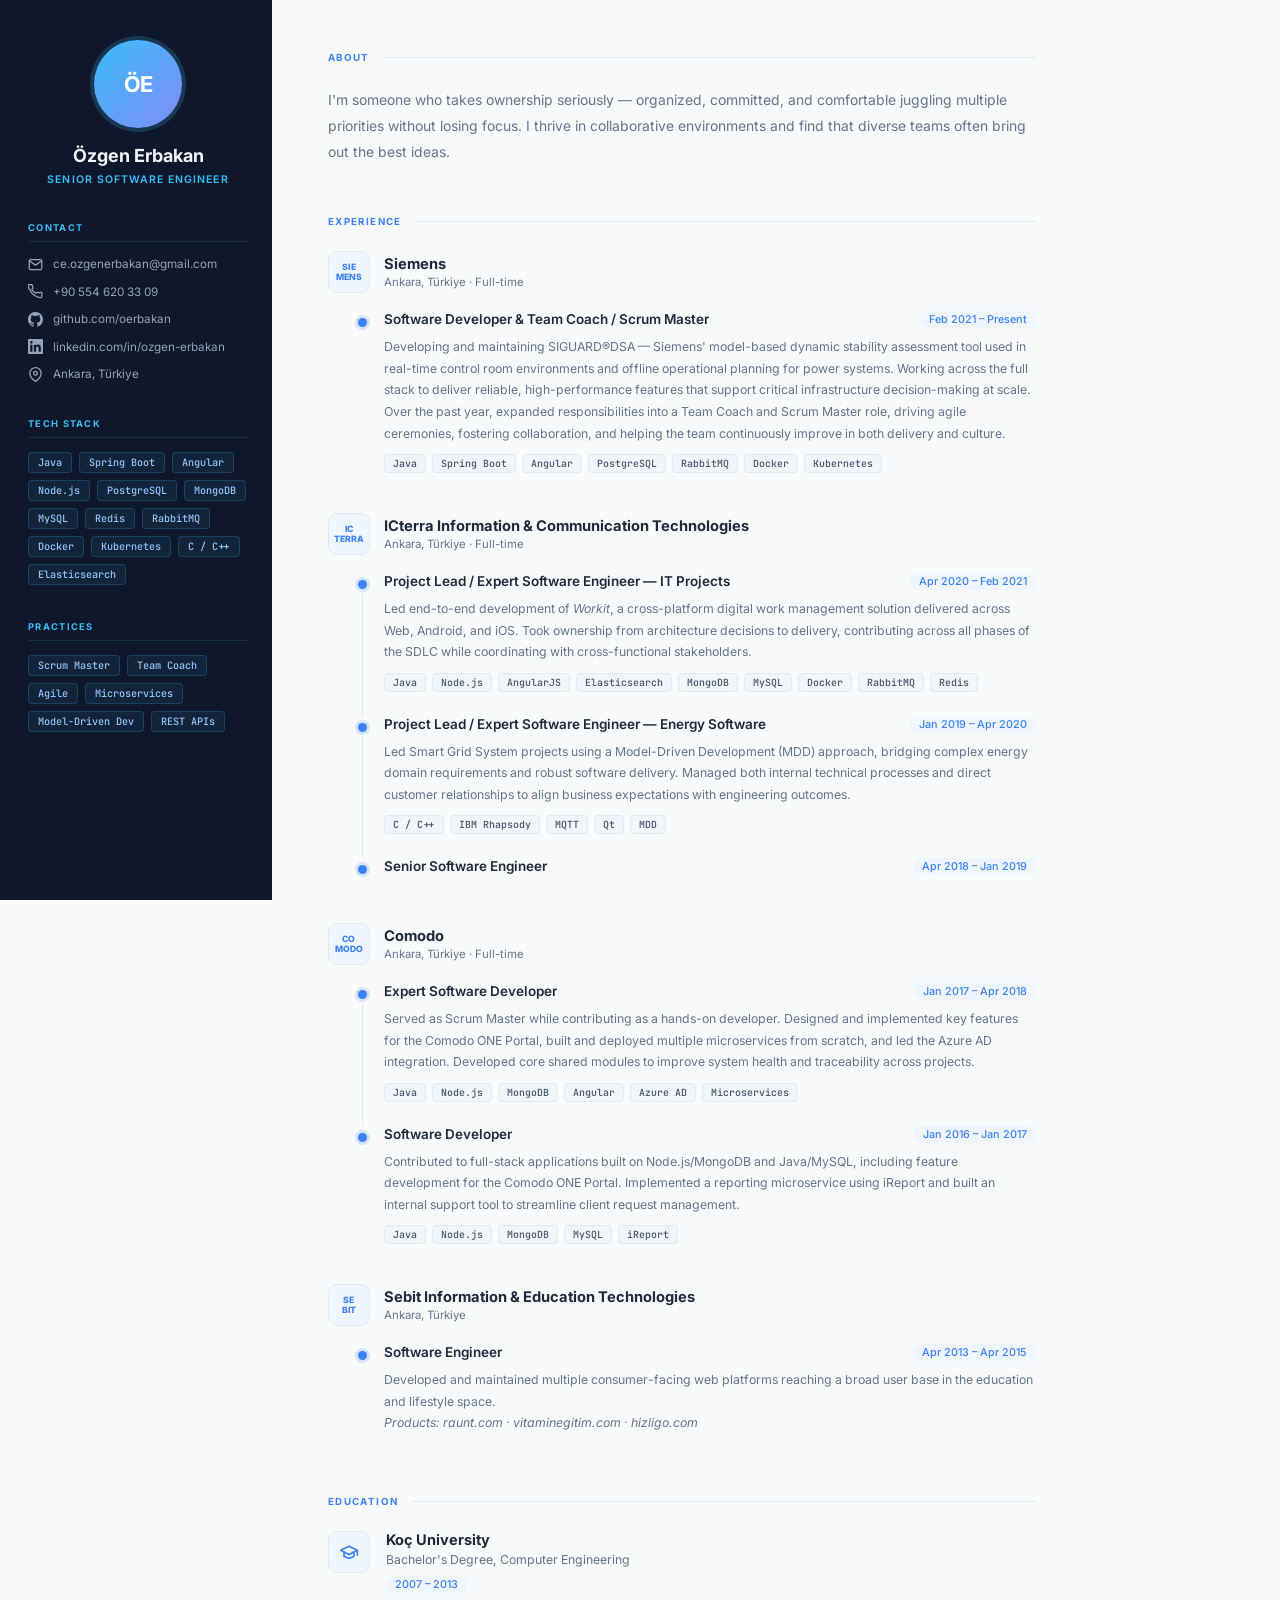
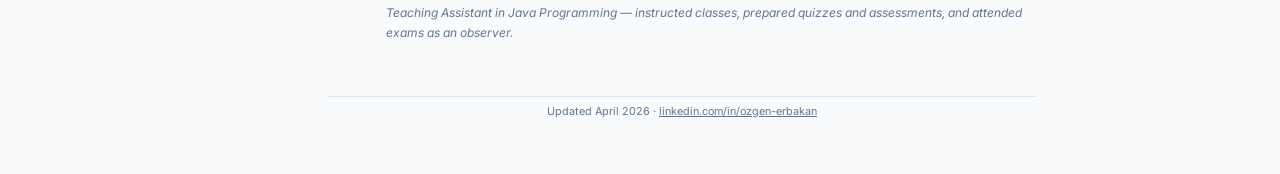
==== index.html @ d96bedbf "Initial commit: personal CV" ====
<!DOCTYPE html>
<html lang="en">
<head>
  <meta charset="UTF-8" />
  <meta name="viewport" content="width=device-width, initial-scale=1.0" />
  <meta name="description" content="Özgen Erbakan — Senior Software Engineer based in Ankara, Türkiye." />
  <title>Özgen Erbakan — Senior Software Engineer</title>
  <link rel="preconnect" href="https://fonts.googleapis.com" />
  <link rel="preconnect" href="https://fonts.gstatic.com" crossorigin />
  <link href="https://fonts.googleapis.com/css2?family=Inter:wght@300;400;500;600;700&family=JetBrains+Mono:wght@400;500&display=swap" rel="stylesheet" />
  <style>
    *, *::before, *::after { box-sizing: border-box; margin: 0; padding: 0; }

    :root {
      --sidebar-bg:      #0f172a;
      --sidebar-border:  rgba(56,189,248,.15);
      --sidebar-accent:  #38bdf8;
      --sidebar-text:    #94a3b8;
      --sidebar-heading: #f1f5f9;
      --bg:              #f8fafc;
      --card:            #ffffff;
      --primary:         #1e293b;
      --secondary:       #64748b;
      --accent:          #3b82f6;
      --accent-bg:       #eff6ff;
      --border:          #e2e8f0;
      --mono:            'JetBrains Mono', monospace;
      --sans:            'Inter', sans-serif;
    }

    html { font-size: 15px; scroll-behavior: smooth; }

    body {
      font-family: var(--sans);
      background: var(--bg);
      color: var(--primary);
      display: flex;
      min-height: 100vh;
    }

    /* ────────── Sidebar ────────── */
    .sidebar {
      width: 272px;
      min-width: 272px;
      background: var(--sidebar-bg);
      position: sticky;
      top: 0;
      height: 100vh;
      overflow-y: auto;
      padding: 40px 24px 40px 28px;
      display: flex;
      flex-direction: column;
      gap: 36px;
    }
    .sidebar::-webkit-scrollbar { width: 0; }

    /* Profile block */
    .profile { text-align: center; }

    .avatar {
      width: 88px;
      height: 88px;
      border-radius: 50%;
      background: linear-gradient(135deg, #38bdf8 0%, #818cf8 100%);
      margin: 0 auto 16px;
      display: flex;
      align-items: center;
      justify-content: center;
      font-size: 1.45rem;
      font-weight: 700;
      color: #fff;
      letter-spacing: -.5px;
      box-shadow: 0 0 0 4px rgba(56,189,248,.2);
    }

    .profile-name {
      font-size: 1.2rem;
      font-weight: 700;
      color: var(--sidebar-heading);
      line-height: 1.3;
      margin-bottom: 6px;
    }

    .profile-title {
      font-size: .7rem;
      font-weight: 600;
      letter-spacing: .1em;
      text-transform: uppercase;
      color: var(--sidebar-accent);
    }

    /* Sidebar section */
    .sb-section-title {
      font-size: .62rem;
      font-weight: 700;
      text-transform: uppercase;
      letter-spacing: .14em;
      color: var(--sidebar-accent);
      margin-bottom: 14px;
      padding-bottom: 8px;
      border-bottom: 1px solid var(--sidebar-border);
    }

    /* Contact list */
    .contact-list { list-style: none; display: flex; flex-direction: column; gap: 11px; }
    .contact-list li a,
    .contact-list li span {
      display: flex;
      align-items: center;
      gap: 10px;
      color: var(--sidebar-text);
      text-decoration: none;
      font-size: .78rem;
      line-height: 1.4;
      word-break: break-all;
      transition: color .2s;
    }
    .contact-list li a:hover { color: var(--sidebar-accent); }
    .contact-list li svg { min-width: 15px; width: 15px; height: 15px; flex-shrink: 0; }

    /* Skill tags */
    .skills-grid { display: flex; flex-wrap: wrap; gap: 7px; }
    .skill-tag {
      font-family: var(--mono);
      font-size: .68rem;
      font-weight: 500;
      background: rgba(56,189,248,.08);
      border: 1px solid rgba(56,189,248,.2);
      color: #93c5fd;
      padding: 3px 9px;
      border-radius: 4px;
    }

    /* ────────── Main content ────────── */
    .main {
      flex: 1;
      padding: 52px 56px;
      max-width: 820px;
    }

    section { margin-bottom: 52px; }

    .section-title {
      font-size: .65rem;
      font-weight: 700;
      text-transform: uppercase;
      letter-spacing: .14em;
      color: var(--accent);
      margin-bottom: 24px;
      display: flex;
      align-items: center;
      gap: 14px;
    }
    .section-title::after {
      content: '';
      flex: 1;
      height: 1px;
      background: var(--border);
    }

    /* About */
    .about-text {
      color: var(--secondary);
      font-size: .93rem;
      line-height: 1.85;
    }

    /* ── Timeline ── */
    .timeline { display: flex; flex-direction: column; gap: 40px; }

    .company-block {}

    .company-header {
      display: flex;
      align-items: center;
      gap: 14px;
      margin-bottom: 18px;
    }

    .company-logo {
      width: 42px;
      height: 42px;
      min-width: 42px;
      border-radius: 9px;
      background: var(--accent-bg);
      border: 1px solid var(--border);
      display: flex;
      align-items: center;
      justify-content: center;
      font-size: .58rem;
      font-weight: 800;
      color: var(--accent);
      text-align: center;
      line-height: 1.2;
      letter-spacing: .02em;
      text-transform: uppercase;
    }

    .company-name {
      font-size: .98rem;
      font-weight: 700;
      color: var(--primary);
    }
    .company-meta {
      font-size: .76rem;
      color: var(--secondary);
      margin-top: 2px;
    }

    /* Role entries with timeline connector */
    .role-entries {
      padding-left: 56px;
      display: flex;
      flex-direction: column;
      gap: 24px;
    }

    .role-entry { position: relative; }

    .role-entry::before {
      content: '';
      position: absolute;
      left: -26px;
      top: 7px;
      width: 9px;
      height: 9px;
      border-radius: 50%;
      background: var(--accent);
      box-shadow: 0 0 0 3px rgba(59,130,246,.18);
    }

    .role-entry::after {
      content: '';
      position: absolute;
      left: -22px;
      top: 20px;
      bottom: -24px;
      width: 1px;
      background: var(--border);
    }
    .role-entry:last-child::after { display: none; }

    .role-header {
      display: flex;
      align-items: flex-start;
      justify-content: space-between;
      gap: 12px;
      margin-bottom: 8px;
    }

    .role-title {
      font-size: .9rem;
      font-weight: 600;
      color: var(--primary);
    }

    .role-date {
      font-size: .72rem;
      font-weight: 500;
      background: var(--accent-bg);
      color: var(--accent);
      padding: 2px 9px;
      border-radius: 20px;
      white-space: nowrap;
      flex-shrink: 0;
    }

    .role-desc {
      font-size: .82rem;
      color: var(--secondary);
      line-height: 1.75;
      margin-bottom: 10px;
    }

    .tech-tags { display: flex; flex-wrap: wrap; gap: 6px; }
    .tech-tag {
      font-family: var(--mono);
      font-size: .66rem;
      font-weight: 500;
      background: #f1f5f9;
      color: #475569;
      border: 1px solid var(--border);
      padding: 2px 8px;
      border-radius: 4px;
    }

    /* ── Education ── */
    .education-entry {
      display: flex;
      gap: 16px;
      align-items: flex-start;
    }
    .edu-icon {
      width: 42px;
      height: 42px;
      min-width: 42px;
      border-radius: 9px;
      background: var(--accent-bg);
      border: 1px solid var(--border);
      display: flex;
      align-items: center;
      justify-content: center;
    }
    .edu-icon svg { width: 20px; height: 20px; color: var(--accent); }
    .edu-university { font-size: .97rem; font-weight: 700; color: var(--primary); margin-bottom: 3px; }
    .edu-degree { font-size: .82rem; color: var(--secondary); margin-bottom: 6px; }
    .edu-date {
      display: inline-block;
      font-size: .72rem;
      font-weight: 500;
      background: var(--accent-bg);
      color: var(--accent);
      padding: 2px 9px;
      border-radius: 20px;
      margin-bottom: 10px;
    }
    .edu-note { font-size: .8rem; color: var(--secondary); line-height: 1.7; font-style: italic; }

    /* ── Footer ── */
    footer {
      font-size: .72rem;
      color: var(--secondary);
      text-align: center;
      padding-top: 8px;
      padding-bottom: 4px;
      border-top: 1px solid var(--border);
    }

    /* ── Responsive ── */
    @media (max-width: 800px) {
      body { flex-direction: column; }
      .sidebar { width: 100%; min-width: unset; height: auto; position: relative; }
      .main { padding: 36px 24px; }
    }

    /* ── Print ── */
    @media print {
      body { background: #fff; }
      .sidebar { position: relative; height: auto; }
      .role-date, .edu-date { border: 1px solid #bfdbfe; }
    }
  </style>
</head>
<body>

<!-- ══════════════ SIDEBAR ══════════════ -->
<aside class="sidebar">

  <div class="profile">
    <div class="avatar">ÖE</div>
    <h1 class="profile-name">Özgen Erbakan</h1>
    <p class="profile-title">Senior Software Engineer</p>
  </div>

  <div>
    <p class="sb-section-title">Contact</p>
    <ul class="contact-list">
      <li>
        <a href="mailto:ce.ozgenerbakan@gmail.com">
          <svg viewBox="0 0 24 24" fill="none" stroke="currentColor" stroke-width="2" stroke-linecap="round" stroke-linejoin="round">
            <path d="M4 4h16c1.1 0 2 .9 2 2v12c0 1.1-.9 2-2 2H4c-1.1 0-2-.9-2-2V6c0-1.1.9-2 2-2z"/>
            <polyline points="22,6 12,13 2,6"/>
          </svg>
          ce.ozgenerbakan@gmail.com
        </a>
      </li>
      <li>
        <a href="tel:+905546203309">
          <svg viewBox="0 0 24 24" fill="none" stroke="currentColor" stroke-width="2" stroke-linecap="round" stroke-linejoin="round">
            <path d="M22 16.92v3a2 2 0 01-2.18 2 19.79 19.79 0 01-8.63-3.07A19.5 19.5 0 013.07 9.72a19.79 19.79 0 01-3.07-8.67A2 2 0 012 .84h3a2 2 0 012 1.72c.127.96.361 1.903.7 2.81a2 2 0 01-.45 2.11L6.09 8.64a16 16 0 006.27 6.27l1.06-1.06a2 2 0 012.11-.45c.907.339 1.85.573 2.81.7A2 2 0 0122 16.92z"/>
          </svg>
          +90 554 620 33 09
        </a>
      </li>
      <li>
        <a href="https://github.com/oerbakan" target="_blank" rel="noopener noreferrer">
          <svg viewBox="0 0 24 24" fill="currentColor">
            <path d="M12 0C5.374 0 0 5.373 0 12c0 5.302 3.438 9.8 8.207 11.387.599.111.793-.261.793-.577v-2.234c-3.338.726-4.033-1.416-4.033-1.416-.546-1.387-1.333-1.756-1.333-1.756-1.089-.745.083-.729.083-.729 1.205.084 1.839 1.237 1.839 1.237 1.07 1.834 2.807 1.304 3.492.997.107-.775.418-1.305.762-1.604-2.665-.305-5.467-1.334-5.467-5.931 0-1.311.469-2.381 1.236-3.221-.124-.303-.535-1.524.117-3.176 0 0 1.008-.322 3.301 1.23A11.509 11.509 0 0112 5.803c1.02.005 2.047.138 3.006.404 2.291-1.552 3.297-1.23 3.297-1.23.653 1.653.242 2.874.118 3.176.77.84 1.235 1.911 1.235 3.221 0 4.609-2.807 5.624-5.479 5.921.43.372.823 1.102.823 2.222v3.293c0 .319.192.694.801.576C20.566 21.797 24 17.3 24 12c0-6.627-5.373-12-12-12z"/>
          </svg>
          github.com/oerbakan
        </a>
      </li>
      <li>
        <a href="https://www.linkedin.com/in/ozgen-erbakan" target="_blank" rel="noopener noreferrer">
          <svg viewBox="0 0 24 24" fill="currentColor">
            <path d="M20.447 20.452h-3.554v-5.569c0-1.328-.027-3.037-1.852-3.037-1.853 0-2.136 1.445-2.136 2.939v5.667H9.351V9h3.414v1.561h.046c.477-.9 1.637-1.85 3.37-1.85 3.601 0 4.267 2.37 4.267 5.455v6.286zM5.337 7.433a2.062 2.062 0 01-2.063-2.065 2.064 2.064 0 112.063 2.065zm1.782 13.019H3.555V9h3.564v11.452zM22.225 0H1.771C.792 0 0 .774 0 1.729v20.542C0 23.227.792 24 1.771 24h20.451C23.2 24 24 23.227 24 22.271V1.729C24 .774 23.2 0 22.222 0h.003z"/>
          </svg>
          linkedin.com/in/ozgen-erbakan
        </a>
      </li>
      <li>
        <span>
          <svg viewBox="0 0 24 24" fill="none" stroke="currentColor" stroke-width="2" stroke-linecap="round" stroke-linejoin="round">
            <path d="M21 10c0 7-9 13-9 13s-9-6-9-13a9 9 0 0118 0z"/>
            <circle cx="12" cy="10" r="3"/>
          </svg>
          Ankara, Türkiye
        </span>
      </li>
    </ul>
  </div>

  <div>
    <p class="sb-section-title">Tech Stack</p>
    <div class="skills-grid">
      <span class="skill-tag">Java</span>
      <span class="skill-tag">Spring Boot</span>
      <span class="skill-tag">Angular</span>
      <span class="skill-tag">Node.js</span>
      <span class="skill-tag">PostgreSQL</span>
      <span class="skill-tag">MongoDB</span>
      <span class="skill-tag">MySQL</span>
      <span class="skill-tag">Redis</span>
      <span class="skill-tag">RabbitMQ</span>
      <span class="skill-tag">Docker</span>
      <span class="skill-tag">Kubernetes</span>
      <span class="skill-tag">C / C++</span>
      <span class="skill-tag">Elasticsearch</span>
    </div>
  </div>

  <div>
    <p class="sb-section-title">Practices</p>
    <div class="skills-grid">
      <span class="skill-tag">Scrum Master</span>
      <span class="skill-tag">Team Coach</span>
      <span class="skill-tag">Agile</span>
      <span class="skill-tag">Microservices</span>
      <span class="skill-tag">Model-Driven Dev</span>
      <span class="skill-tag">REST APIs</span>
    </div>
  </div>

</aside>

<!-- ══════════════ MAIN ══════════════ -->
<main class="main">

  <!-- About -->
  <section>
    <h2 class="section-title">About</h2>
    <p class="about-text">
      I'm someone who takes ownership seriously — organized, committed, and comfortable juggling multiple priorities without losing focus. I thrive in collaborative environments and find that diverse teams often bring out the best ideas.
    </p>
  </section>

  <!-- Experience -->
  <section>
    <h2 class="section-title">Experience</h2>
    <div class="timeline">

      <!-- Siemens -->
      <div class="company-block">
        <div class="company-header">
          <div class="company-logo">SIE<br>MENS</div>
          <div>
            <div class="company-name">Siemens</div>
            <div class="company-meta">Ankara, Türkiye &middot; Full-time</div>
          </div>
        </div>
        <div class="role-entries">
          <div class="role-entry">
            <div class="role-header">
              <span class="role-title">Software Developer &amp; Team Coach / Scrum Master</span>
              <span class="role-date">Feb 2021 – Present</span>
            </div>
            <p class="role-desc">
              Developing and maintaining SIGUARD®DSA — Siemens' model-based dynamic stability assessment tool used in real-time control room environments and offline operational planning for power systems. Working across the full stack to deliver reliable, high-performance features that support critical infrastructure decision-making at scale. Over the past year, expanded responsibilities into a Team Coach and Scrum Master role, driving agile ceremonies, fostering collaboration, and helping the team continuously improve in both delivery and culture.
            </p>
            <div class="tech-tags">
              <span class="tech-tag">Java</span>
              <span class="tech-tag">Spring Boot</span>
              <span class="tech-tag">Angular</span>
              <span class="tech-tag">PostgreSQL</span>
              <span class="tech-tag">RabbitMQ</span>
              <span class="tech-tag">Docker</span>
              <span class="tech-tag">Kubernetes</span>
            </div>
          </div>
        </div>
      </div>

      <!-- ICterra -->
      <div class="company-block">
        <div class="company-header">
          <div class="company-logo">IC<br>TERRA</div>
          <div>
            <div class="company-name">ICterra Information &amp; Communication Technologies</div>
            <div class="company-meta">Ankara, Türkiye &middot; Full-time</div>
          </div>
        </div>
        <div class="role-entries">
          <div class="role-entry">
            <div class="role-header">
              <span class="role-title">Project Lead / Expert Software Engineer — IT Projects</span>
              <span class="role-date">Apr 2020 – Feb 2021</span>
            </div>
            <p class="role-desc">
              Led end-to-end development of <em>Workit</em>, a cross-platform digital work management solution delivered across Web, Android, and iOS. Took ownership from architecture decisions to delivery, contributing across all phases of the SDLC while coordinating with cross-functional stakeholders.
            </p>
            <div class="tech-tags">
              <span class="tech-tag">Java</span>
              <span class="tech-tag">Node.js</span>
              <span class="tech-tag">AngularJS</span>
              <span class="tech-tag">Elasticsearch</span>
              <span class="tech-tag">MongoDB</span>
              <span class="tech-tag">MySQL</span>
              <span class="tech-tag">Docker</span>
              <span class="tech-tag">RabbitMQ</span>
              <span class="tech-tag">Redis</span>
            </div>
          </div>
          <div class="role-entry">
            <div class="role-header">
              <span class="role-title">Project Lead / Expert Software Engineer — Energy Software</span>
              <span class="role-date">Jan 2019 – Apr 2020</span>
            </div>
            <p class="role-desc">
              Led Smart Grid System projects using a Model-Driven Development (MDD) approach, bridging complex energy domain requirements and robust software delivery. Managed both internal technical processes and direct customer relationships to align business expectations with engineering outcomes.
            </p>
            <div class="tech-tags">
              <span class="tech-tag">C / C++</span>
              <span class="tech-tag">IBM Rhapsody</span>
              <span class="tech-tag">MQTT</span>
              <span class="tech-tag">Qt</span>
              <span class="tech-tag">MDD</span>
            </div>
          </div>
          <div class="role-entry">
            <div class="role-header">
              <span class="role-title">Senior Software Engineer</span>
              <span class="role-date">Apr 2018 – Jan 2019</span>
            </div>
          </div>
        </div>
      </div>

      <!-- Comodo -->
      <div class="company-block">
        <div class="company-header">
          <div class="company-logo">CO<br>MODO</div>
          <div>
            <div class="company-name">Comodo</div>
            <div class="company-meta">Ankara, Türkiye &middot; Full-time</div>
          </div>
        </div>
        <div class="role-entries">
          <div class="role-entry">
            <div class="role-header">
              <span class="role-title">Expert Software Developer</span>
              <span class="role-date">Jan 2017 – Apr 2018</span>
            </div>
            <p class="role-desc">
              Served as Scrum Master while contributing as a hands-on developer. Designed and implemented key features for the Comodo ONE Portal, built and deployed multiple microservices from scratch, and led the Azure AD integration. Developed core shared modules to improve system health and traceability across projects.
            </p>
            <div class="tech-tags">
              <span class="tech-tag">Java</span>
              <span class="tech-tag">Node.js</span>
              <span class="tech-tag">MongoDB</span>
              <span class="tech-tag">Angular</span>
              <span class="tech-tag">Azure AD</span>
              <span class="tech-tag">Microservices</span>
            </div>
          </div>
          <div class="role-entry">
            <div class="role-header">
              <span class="role-title">Software Developer</span>
              <span class="role-date">Jan 2016 – Jan 2017</span>
            </div>
            <p class="role-desc">
              Contributed to full-stack applications built on Node.js/MongoDB and Java/MySQL, including feature development for the Comodo ONE Portal. Implemented a reporting microservice using iReport and built an internal support tool to streamline client request management.
            </p>
            <div class="tech-tags">
              <span class="tech-tag">Java</span>
              <span class="tech-tag">Node.js</span>
              <span class="tech-tag">MongoDB</span>
              <span class="tech-tag">MySQL</span>
              <span class="tech-tag">iReport</span>
            </div>
          </div>
        </div>
      </div>

      <!-- Sebit -->
      <div class="company-block">
        <div class="company-header">
          <div class="company-logo">SE<br>BIT</div>
          <div>
            <div class="company-name">Sebit Information &amp; Education Technologies</div>
            <div class="company-meta">Ankara, Türkiye</div>
          </div>
        </div>
        <div class="role-entries">
          <div class="role-entry">
            <div class="role-header">
              <span class="role-title">Software Engineer</span>
              <span class="role-date">Apr 2013 – Apr 2015</span>
            </div>
            <p class="role-desc">
              Developed and maintained multiple consumer-facing web platforms reaching a broad user base in the education and lifestyle space.<br>
              <em>Products: raunt.com &middot; vitaminegitim.com &middot; hizligo.com</em>
            </p>
          </div>
        </div>
      </div>

    </div>
  </section>

  <!-- Education -->
  <section>
    <h2 class="section-title">Education</h2>
    <div class="education-entry">
      <div class="edu-icon">
        <svg viewBox="0 0 24 24" fill="none" stroke="currentColor" stroke-width="2" stroke-linecap="round" stroke-linejoin="round">
          <path d="M22 10v6M2 10l10-5 10 5-10 5z"/>
          <path d="M6 12v5c3 3 9 3 12 0v-5"/>
        </svg>
      </div>
      <div>
        <div class="edu-university">Koç University</div>
        <div class="edu-degree">Bachelor's Degree, Computer Engineering</div>
        <div class="edu-date">2007 – 2013</div>
        <p class="edu-note">Teaching Assistant in Java Programming — instructed classes, prepared quizzes and assessments, and attended exams as an observer.</p>
      </div>
    </div>
  </section>

  <footer>
    <p>Updated April 2026 &middot; <a href="https://www.linkedin.com/in/ozgen-erbakan" target="_blank" rel="noopener noreferrer" style="color: inherit;">linkedin.com/in/ozgen-erbakan</a></p>
  </footer>

</main>

</body>
</html>
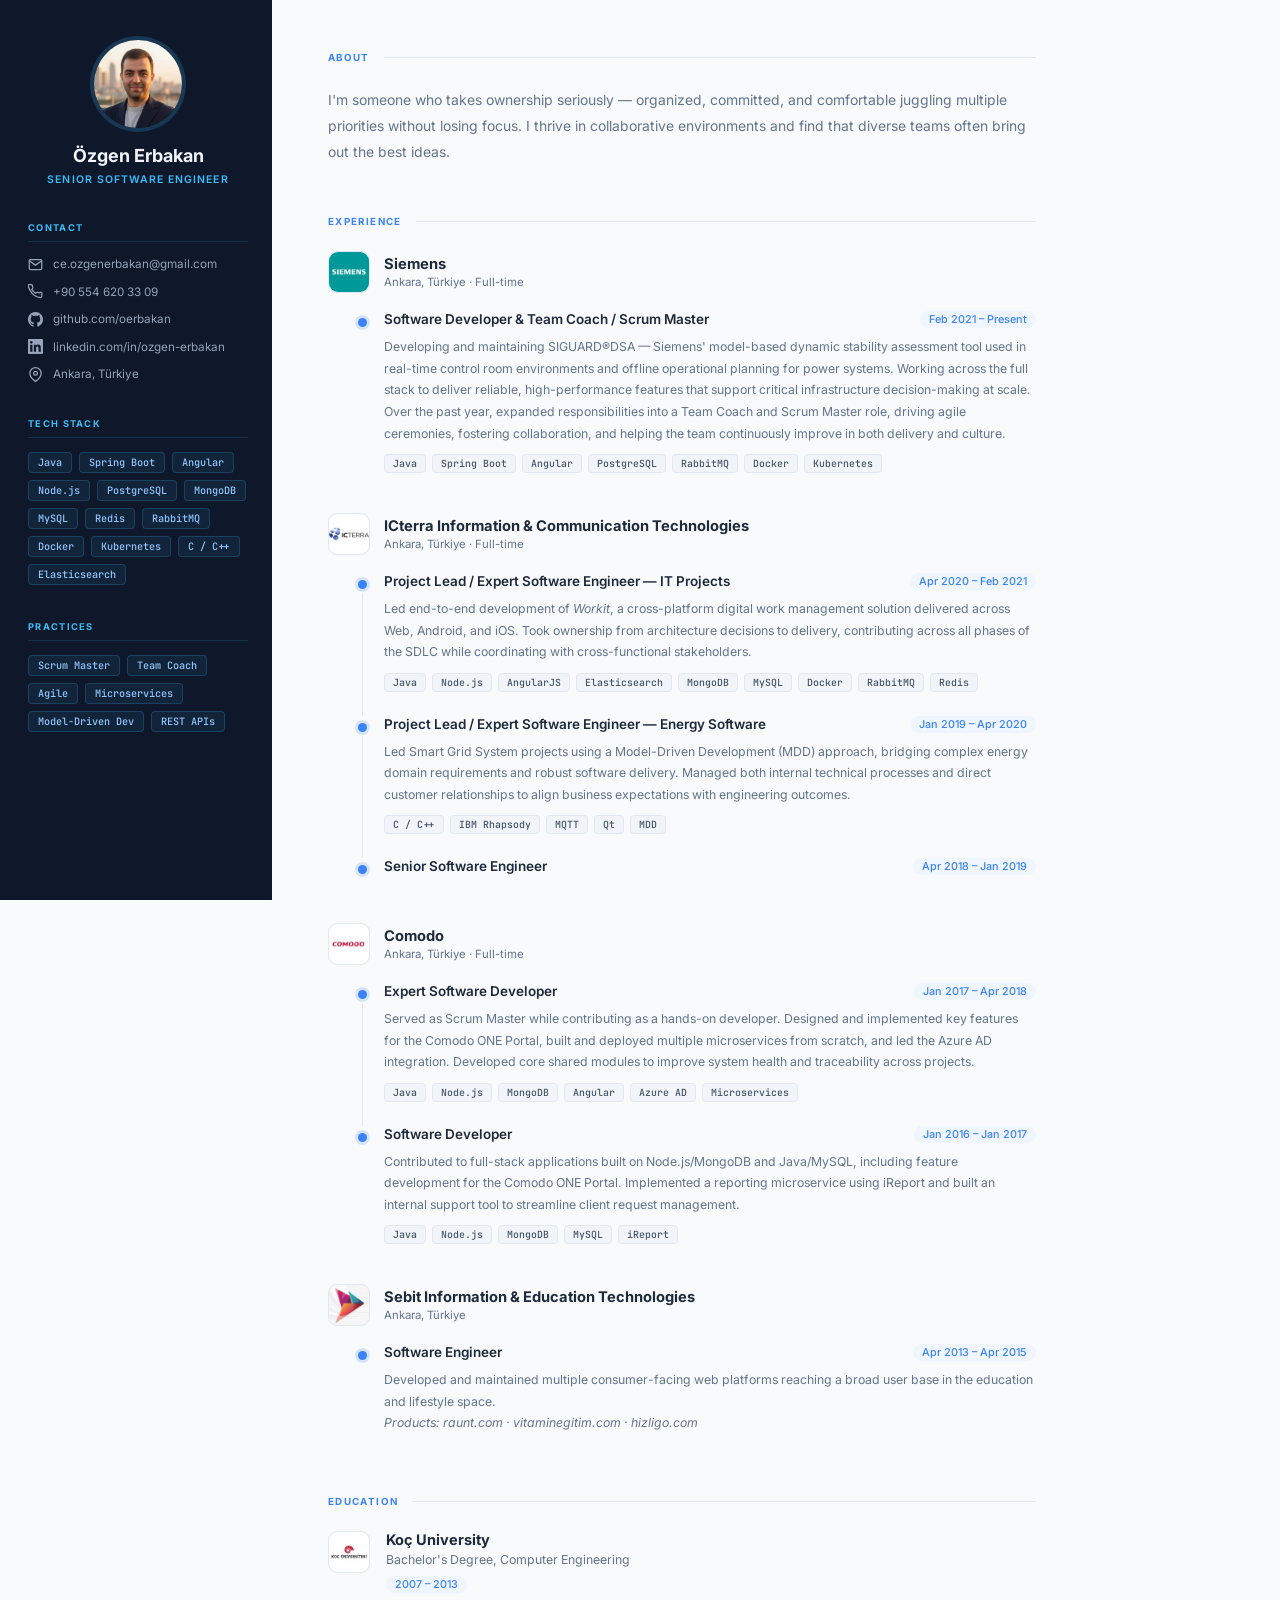
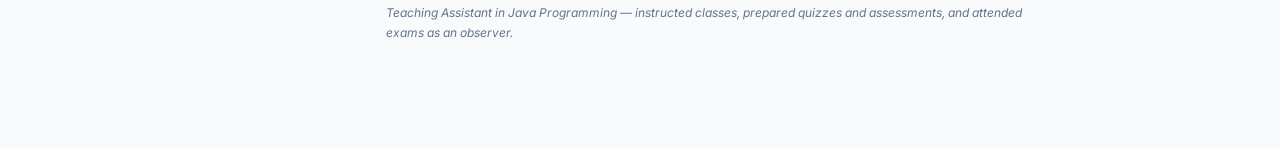
==== commit d7278937: "Add profile photo and company logos" ====
--- a/index.html
+++ b/index.html
@@ -61,15 +61,9 @@
       width: 88px;
       height: 88px;
       border-radius: 50%;
-      background: linear-gradient(135deg, #38bdf8 0%, #818cf8 100%);
       margin: 0 auto 16px;
-      display: flex;
-      align-items: center;
-      justify-content: center;
-      font-size: 1.45rem;
-      font-weight: 700;
-      color: #fff;
-      letter-spacing: -.5px;
+      display: block;
+      object-fit: cover;
       box-shadow: 0 0 0 4px rgba(56,189,248,.2);
     }
 
@@ -347,7 +341,7 @@
 <aside class="sidebar">
 
   <div class="profile">
-    <div class="avatar">ÖE</div>
+    <img class="avatar" src="me.jpg" alt="Özgen Erbakan" />
     <h1 class="profile-name">Özgen Erbakan</h1>
     <p class="profile-title">Senior Software Engineer</p>
   </div>
@@ -452,7 +446,7 @@
       <!-- Siemens -->
       <div class="company-block">
         <div class="company-header">
-          <div class="company-logo">SIE<br>MENS</div>
+          <div class="company-logo"><img src="siemens_logo.jpg" alt="Siemens" style="width:100%;height:100%;object-fit:contain;border-radius:9px;"/></div>
           <div>
             <div class="company-name">Siemens</div>
             <div class="company-meta">Ankara, Türkiye &middot; Full-time</div>
@@ -483,7 +477,7 @@
       <!-- ICterra -->
       <div class="company-block">
         <div class="company-header">
-          <div class="company-logo">IC<br>TERRA</div>
+          <div class="company-logo"><img src="icterra_logo.jpg" alt="ICterra" style="width:100%;height:100%;object-fit:contain;border-radius:9px;"/></div>
           <div>
             <div class="company-name">ICterra Information &amp; Communication Technologies</div>
             <div class="company-meta">Ankara, Türkiye &middot; Full-time</div>
@@ -538,7 +532,7 @@
       <!-- Comodo -->
       <div class="company-block">
         <div class="company-header">
-          <div class="company-logo">CO<br>MODO</div>
+          <div class="company-logo"><img src="comodo_logo.jpg" alt="Comodo" style="width:100%;height:100%;object-fit:contain;border-radius:9px;"/></div>
           <div>
             <div class="company-name">Comodo</div>
             <div class="company-meta">Ankara, Türkiye &middot; Full-time</div>
@@ -584,7 +578,7 @@
       <!-- Sebit -->
       <div class="company-block">
         <div class="company-header">
-          <div class="company-logo">SE<br>BIT</div>
+          <div class="company-logo"><img src="sebit_logo.jpg" alt="Sebit" style="width:100%;height:100%;object-fit:contain;border-radius:9px;"/></div>
           <div>
             <div class="company-name">Sebit Information &amp; Education Technologies</div>
             <div class="company-meta">Ankara, Türkiye</div>
@@ -612,10 +606,7 @@
     <h2 class="section-title">Education</h2>
     <div class="education-entry">
       <div class="edu-icon">
-        <svg viewBox="0 0 24 24" fill="none" stroke="currentColor" stroke-width="2" stroke-linecap="round" stroke-linejoin="round">
-          <path d="M22 10v6M2 10l10-5 10 5-10 5z"/>
-          <path d="M6 12v5c3 3 9 3 12 0v-5"/>
-        </svg>
+        <img src="koc_logo.jpg" alt="Koç University" style="width:100%;height:100%;object-fit:contain;border-radius:9px;"/>
       </div>
       <div>
         <div class="edu-university">Koç University</div>
@@ -626,9 +617,7 @@
     </div>
   </section>
 
-  <footer>
-    <p>Updated April 2026 &middot; <a href="https://www.linkedin.com/in/ozgen-erbakan" target="_blank" rel="noopener noreferrer" style="color: inherit;">linkedin.com/in/ozgen-erbakan</a></p>
-  </footer>
+
 
 </main>
 
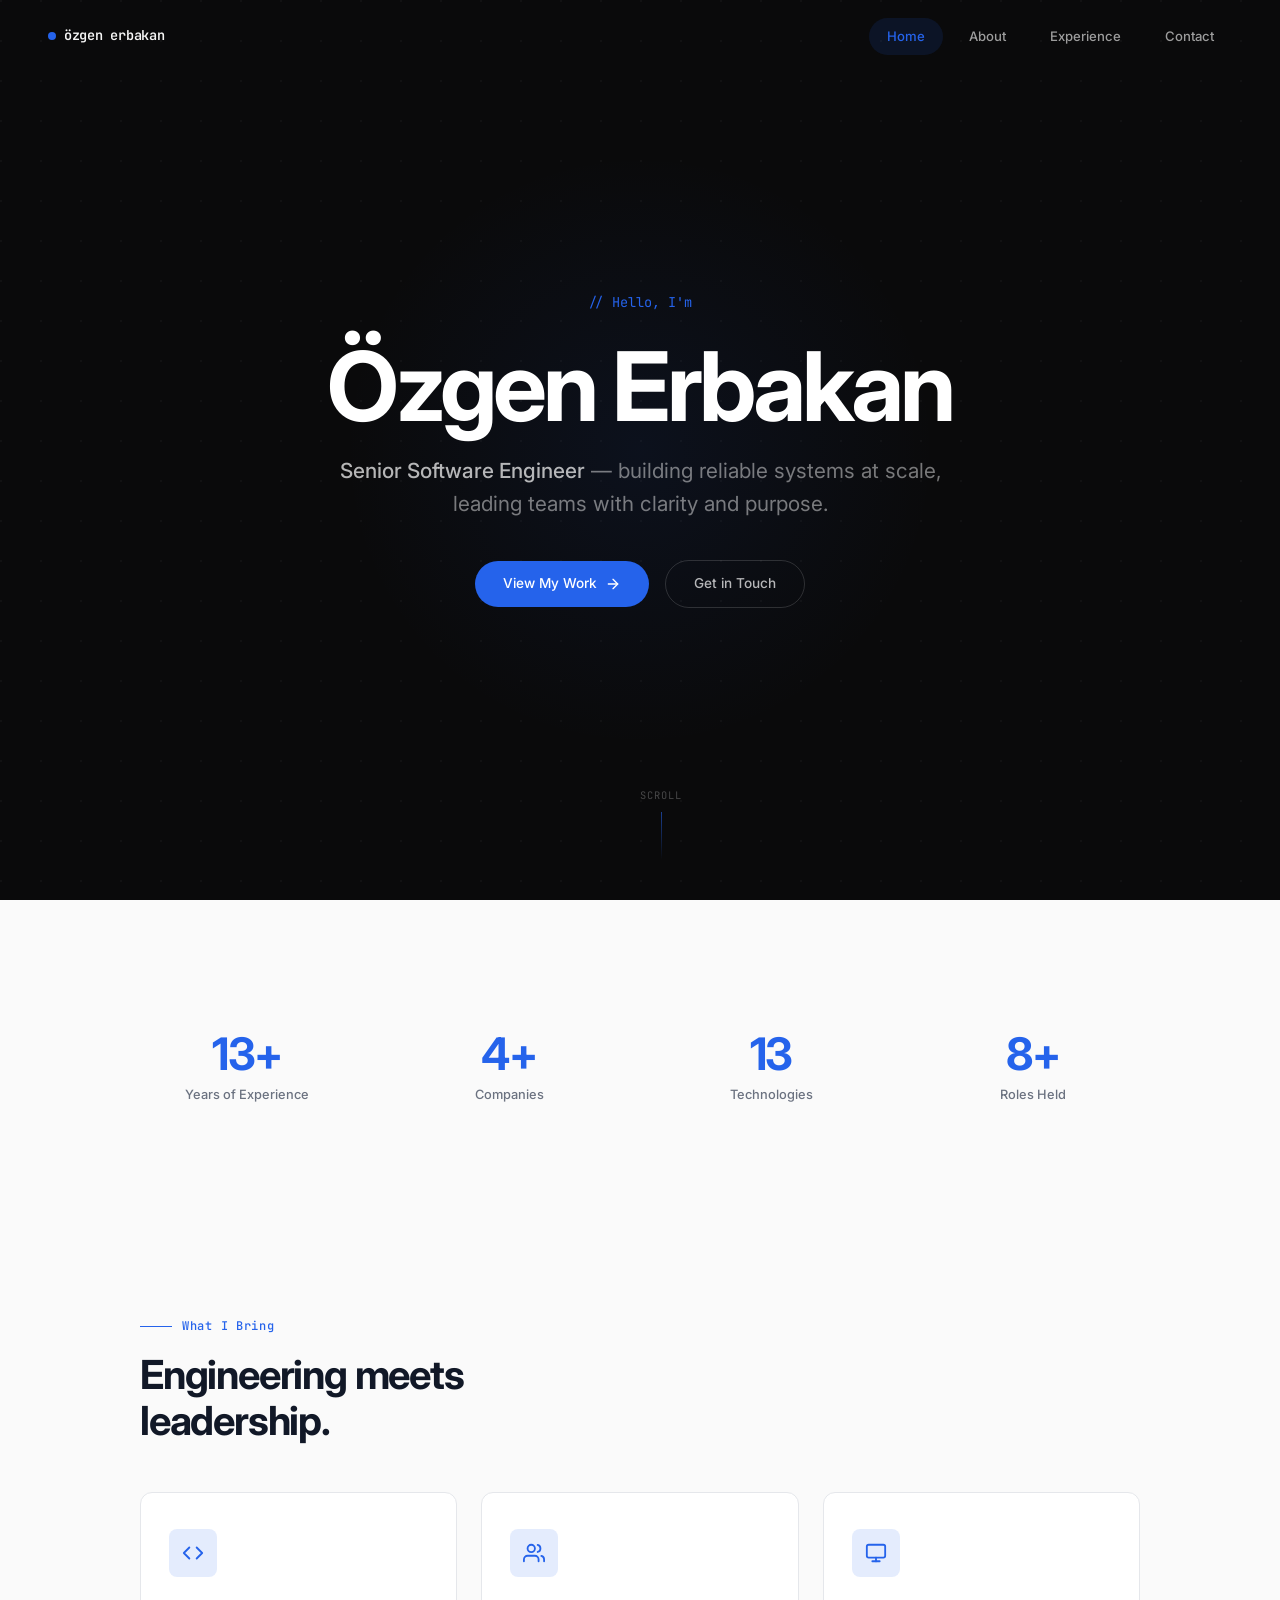
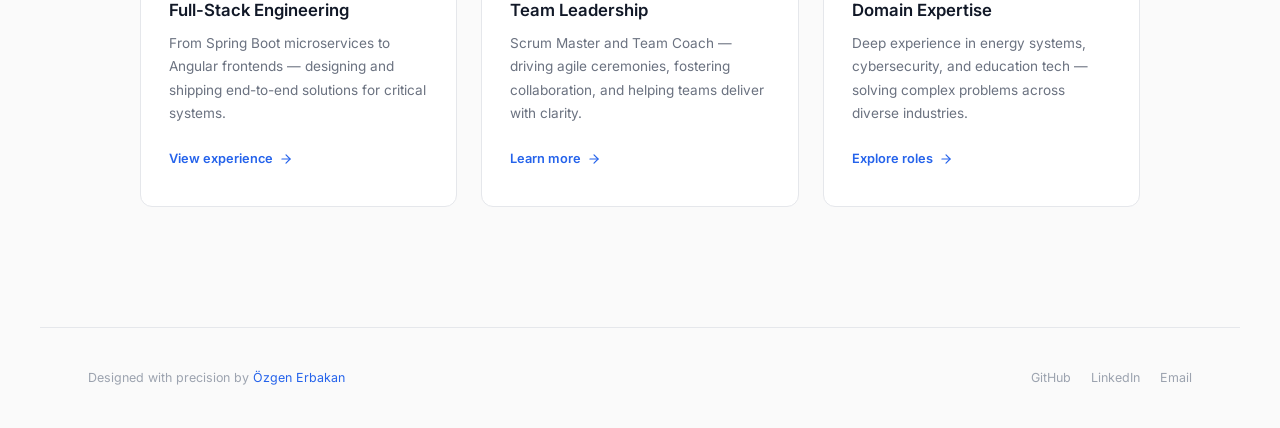
==== commit 11269488: "Redesign: multi-page professional website with clean project structure" ====
--- a/index.html
+++ b/index.html
@@ -3,623 +3,136 @@
 <head>
   <meta charset="UTF-8" />
   <meta name="viewport" content="width=device-width, initial-scale=1.0" />
-  <meta name="description" content="Özgen Erbakan — Senior Software Engineer based in Ankara, Türkiye." />
+  <meta name="description" content="Özgen Erbakan — Senior Software Engineer crafting reliable, scalable systems. Based in Ankara, Türkiye." />
   <title>Özgen Erbakan — Senior Software Engineer</title>
   <link rel="preconnect" href="https://fonts.googleapis.com" />
   <link rel="preconnect" href="https://fonts.gstatic.com" crossorigin />
   <link href="https://fonts.googleapis.com/css2?family=Inter:wght@300;400;500;600;700&family=JetBrains+Mono:wght@400;500&display=swap" rel="stylesheet" />
-  <style>
-    *, *::before, *::after { box-sizing: border-box; margin: 0; padding: 0; }
-
-    :root {
-      --sidebar-bg:      #0f172a;
-      --sidebar-border:  rgba(56,189,248,.15);
-      --sidebar-accent:  #38bdf8;
-      --sidebar-text:    #94a3b8;
-      --sidebar-heading: #f1f5f9;
-      --bg:              #f8fafc;
-      --card:            #ffffff;
-      --primary:         #1e293b;
-      --secondary:       #64748b;
-      --accent:          #3b82f6;
-      --accent-bg:       #eff6ff;
-      --border:          #e2e8f0;
-      --mono:            'JetBrains Mono', monospace;
-      --sans:            'Inter', sans-serif;
-    }
-
-    html { font-size: 15px; scroll-behavior: smooth; }
-
-    body {
-      font-family: var(--sans);
-      background: var(--bg);
-      color: var(--primary);
-      display: flex;
-      min-height: 100vh;
-    }
-
-    /* ────────── Sidebar ────────── */
-    .sidebar {
-      width: 272px;
-      min-width: 272px;
-      background: var(--sidebar-bg);
-      position: sticky;
-      top: 0;
-      height: 100vh;
-      overflow-y: auto;
-      padding: 40px 24px 40px 28px;
-      display: flex;
-      flex-direction: column;
-      gap: 36px;
-    }
-    .sidebar::-webkit-scrollbar { width: 0; }
-
-    /* Profile block */
-    .profile { text-align: center; }
-
-    .avatar {
-      width: 88px;
-      height: 88px;
-      border-radius: 50%;
-      margin: 0 auto 16px;
-      display: block;
-      object-fit: cover;
-      box-shadow: 0 0 0 4px rgba(56,189,248,.2);
-    }
-
-    .profile-name {
-      font-size: 1.2rem;
-      font-weight: 700;
-      color: var(--sidebar-heading);
-      line-height: 1.3;
-      margin-bottom: 6px;
-    }
-
-    .profile-title {
-      font-size: .7rem;
-      font-weight: 600;
-      letter-spacing: .1em;
-      text-transform: uppercase;
-      color: var(--sidebar-accent);
-    }
-
-    /* Sidebar section */
-    .sb-section-title {
-      font-size: .62rem;
-      font-weight: 700;
-      text-transform: uppercase;
-      letter-spacing: .14em;
-      color: var(--sidebar-accent);
-      margin-bottom: 14px;
-      padding-bottom: 8px;
-      border-bottom: 1px solid var(--sidebar-border);
-    }
-
-    /* Contact list */
-    .contact-list { list-style: none; display: flex; flex-direction: column; gap: 11px; }
-    .contact-list li a,
-    .contact-list li span {
-      display: flex;
-      align-items: center;
-      gap: 10px;
-      color: var(--sidebar-text);
-      text-decoration: none;
-      font-size: .78rem;
-      line-height: 1.4;
-      word-break: break-all;
-      transition: color .2s;
-    }
-    .contact-list li a:hover { color: var(--sidebar-accent); }
-    .contact-list li svg { min-width: 15px; width: 15px; height: 15px; flex-shrink: 0; }
-
-    /* Skill tags */
-    .skills-grid { display: flex; flex-wrap: wrap; gap: 7px; }
-    .skill-tag {
-      font-family: var(--mono);
-      font-size: .68rem;
-      font-weight: 500;
-      background: rgba(56,189,248,.08);
-      border: 1px solid rgba(56,189,248,.2);
-      color: #93c5fd;
-      padding: 3px 9px;
-      border-radius: 4px;
-    }
-
-    /* ────────── Main content ────────── */
-    .main {
-      flex: 1;
-      padding: 52px 56px;
-      max-width: 820px;
-    }
-
-    section { margin-bottom: 52px; }
-
-    .section-title {
-      font-size: .65rem;
-      font-weight: 700;
-      text-transform: uppercase;
-      letter-spacing: .14em;
-      color: var(--accent);
-      margin-bottom: 24px;
-      display: flex;
-      align-items: center;
-      gap: 14px;
-    }
-    .section-title::after {
-      content: '';
-      flex: 1;
-      height: 1px;
-      background: var(--border);
-    }
-
-    /* About */
-    .about-text {
-      color: var(--secondary);
-      font-size: .93rem;
-      line-height: 1.85;
-    }
-
-    /* ── Timeline ── */
-    .timeline { display: flex; flex-direction: column; gap: 40px; }
-
-    .company-block {}
-
-    .company-header {
-      display: flex;
-      align-items: center;
-      gap: 14px;
-      margin-bottom: 18px;
-    }
-
-    .company-logo {
-      width: 42px;
-      height: 42px;
-      min-width: 42px;
-      border-radius: 9px;
-      background: var(--accent-bg);
-      border: 1px solid var(--border);
-      display: flex;
-      align-items: center;
-      justify-content: center;
-      font-size: .58rem;
-      font-weight: 800;
-      color: var(--accent);
-      text-align: center;
-      line-height: 1.2;
-      letter-spacing: .02em;
-      text-transform: uppercase;
-    }
-
-    .company-name {
-      font-size: .98rem;
-      font-weight: 700;
-      color: var(--primary);
-    }
-    .company-meta {
-      font-size: .76rem;
-      color: var(--secondary);
-      margin-top: 2px;
-    }
-
-    /* Role entries with timeline connector */
-    .role-entries {
-      padding-left: 56px;
-      display: flex;
-      flex-direction: column;
-      gap: 24px;
-    }
-
-    .role-entry { position: relative; }
-
-    .role-entry::before {
-      content: '';
-      position: absolute;
-      left: -26px;
-      top: 7px;
-      width: 9px;
-      height: 9px;
-      border-radius: 50%;
-      background: var(--accent);
-      box-shadow: 0 0 0 3px rgba(59,130,246,.18);
-    }
-
-    .role-entry::after {
-      content: '';
-      position: absolute;
-      left: -22px;
-      top: 20px;
-      bottom: -24px;
-      width: 1px;
-      background: var(--border);
-    }
-    .role-entry:last-child::after { display: none; }
-
-    .role-header {
-      display: flex;
-      align-items: flex-start;
-      justify-content: space-between;
-      gap: 12px;
-      margin-bottom: 8px;
-    }
-
-    .role-title {
-      font-size: .9rem;
-      font-weight: 600;
-      color: var(--primary);
-    }
-
-    .role-date {
-      font-size: .72rem;
-      font-weight: 500;
-      background: var(--accent-bg);
-      color: var(--accent);
-      padding: 2px 9px;
-      border-radius: 20px;
-      white-space: nowrap;
-      flex-shrink: 0;
-    }
-
-    .role-desc {
-      font-size: .82rem;
-      color: var(--secondary);
-      line-height: 1.75;
-      margin-bottom: 10px;
-    }
-
-    .tech-tags { display: flex; flex-wrap: wrap; gap: 6px; }
-    .tech-tag {
-      font-family: var(--mono);
-      font-size: .66rem;
-      font-weight: 500;
-      background: #f1f5f9;
-      color: #475569;
-      border: 1px solid var(--border);
-      padding: 2px 8px;
-      border-radius: 4px;
-    }
-
-    /* ── Education ── */
-    .education-entry {
-      display: flex;
-      gap: 16px;
-      align-items: flex-start;
-    }
-    .edu-icon {
-      width: 42px;
-      height: 42px;
-      min-width: 42px;
-      border-radius: 9px;
-      background: var(--accent-bg);
-      border: 1px solid var(--border);
-      display: flex;
-      align-items: center;
-      justify-content: center;
-    }
-    .edu-icon svg { width: 20px; height: 20px; color: var(--accent); }
-    .edu-university { font-size: .97rem; font-weight: 700; color: var(--primary); margin-bottom: 3px; }
-    .edu-degree { font-size: .82rem; color: var(--secondary); margin-bottom: 6px; }
-    .edu-date {
-      display: inline-block;
-      font-size: .72rem;
-      font-weight: 500;
-      background: var(--accent-bg);
-      color: var(--accent);
-      padding: 2px 9px;
-      border-radius: 20px;
-      margin-bottom: 10px;
-    }
-    .edu-note { font-size: .8rem; color: var(--secondary); line-height: 1.7; font-style: italic; }
-
-    /* ── Footer ── */
-    footer {
-      font-size: .72rem;
-      color: var(--secondary);
-      text-align: center;
-      padding-top: 8px;
-      padding-bottom: 4px;
-      border-top: 1px solid var(--border);
-    }
-
-    /* ── Responsive ── */
-    @media (max-width: 800px) {
-      body { flex-direction: column; }
-      .sidebar { width: 100%; min-width: unset; height: auto; position: relative; }
-      .main { padding: 36px 24px; }
-    }
-
-    /* ── Print ── */
-    @media print {
-      body { background: #fff; }
-      .sidebar { position: relative; height: auto; }
-      .role-date, .edu-date { border: 1px solid #bfdbfe; }
-    }
-  </style>
+  <link rel="stylesheet" href="assets/css/styles.css" />
 </head>
 <body>
 
-<!-- ══════════════ SIDEBAR ══════════════ -->
-<aside class="sidebar">
+  <!-- ── Navigation ── -->
+  <nav class="nav nav--dark">
+    <a href="index.html" class="nav__logo">
+      <span class="nav__logo-dot"></span>
+      özgen erbakan
+    </a>
+    <button class="nav__hamburger" aria-label="Toggle menu">
+      <span></span><span></span><span></span>
+    </button>
+    <div class="nav__links">
+      <a href="index.html" class="nav__link">Home</a>
+      <a href="about.html" class="nav__link">About</a>
+      <a href="experience.html" class="nav__link">Experience</a>
+      <a href="contact.html" class="nav__link">Contact</a>
+    </div>
+  </nav>
 
-  <div class="profile">
-    <img class="avatar" src="me.jpg" alt="Özgen Erbakan" />
-    <h1 class="profile-name">Özgen Erbakan</h1>
-    <p class="profile-title">Senior Software Engineer</p>
-  </div>
-
-  <div>
-    <p class="sb-section-title">Contact</p>
-    <ul class="contact-list">
-      <li>
-        <a href="mailto:ce.ozgenerbakan@gmail.com">
-          <svg viewBox="0 0 24 24" fill="none" stroke="currentColor" stroke-width="2" stroke-linecap="round" stroke-linejoin="round">
-            <path d="M4 4h16c1.1 0 2 .9 2 2v12c0 1.1-.9 2-2 2H4c-1.1 0-2-.9-2-2V6c0-1.1.9-2 2-2z"/>
-            <polyline points="22,6 12,13 2,6"/>
-          </svg>
-          ce.ozgenerbakan@gmail.com
+  <!-- ── Hero ── -->
+  <section class="hero">
+    <div class="hero__grid-bg"></div>
+    <div class="hero__glow"></div>
+    <div class="hero__content">
+      <p class="hero__greeting">// Hello, I'm</p>
+      <h1 class="hero__name">Özgen Erbakan</h1>
+      <p class="hero__title">
+        <span>Senior Software Engineer</span> &mdash; building reliable systems at scale,<br/>
+        leading teams with clarity and purpose.
+      </p>
+      <div class="hero__actions">
+        <a href="experience.html" class="btn btn--primary">
+          View My Work
+          <svg viewBox="0 0 24 24" fill="none" stroke="currentColor" stroke-width="2" stroke-linecap="round" stroke-linejoin="round"><line x1="5" y1="12" x2="19" y2="12"/><polyline points="12 5 19 12 12 19"/></svg>
         </a>
-      </li>
-      <li>
-        <a href="tel:+905546203309">
-          <svg viewBox="0 0 24 24" fill="none" stroke="currentColor" stroke-width="2" stroke-linecap="round" stroke-linejoin="round">
-            <path d="M22 16.92v3a2 2 0 01-2.18 2 19.79 19.79 0 01-8.63-3.07A19.5 19.5 0 013.07 9.72a19.79 19.79 0 01-3.07-8.67A2 2 0 012 .84h3a2 2 0 012 1.72c.127.96.361 1.903.7 2.81a2 2 0 01-.45 2.11L6.09 8.64a16 16 0 006.27 6.27l1.06-1.06a2 2 0 012.11-.45c.907.339 1.85.573 2.81.7A2 2 0 0122 16.92z"/>
-          </svg>
-          +90 554 620 33 09
-        </a>
-      </li>
-      <li>
-        <a href="https://github.com/oerbakan" target="_blank" rel="noopener noreferrer">
-          <svg viewBox="0 0 24 24" fill="currentColor">
-            <path d="M12 0C5.374 0 0 5.373 0 12c0 5.302 3.438 9.8 8.207 11.387.599.111.793-.261.793-.577v-2.234c-3.338.726-4.033-1.416-4.033-1.416-.546-1.387-1.333-1.756-1.333-1.756-1.089-.745.083-.729.083-.729 1.205.084 1.839 1.237 1.839 1.237 1.07 1.834 2.807 1.304 3.492.997.107-.775.418-1.305.762-1.604-2.665-.305-5.467-1.334-5.467-5.931 0-1.311.469-2.381 1.236-3.221-.124-.303-.535-1.524.117-3.176 0 0 1.008-.322 3.301 1.23A11.509 11.509 0 0112 5.803c1.02.005 2.047.138 3.006.404 2.291-1.552 3.297-1.23 3.297-1.23.653 1.653.242 2.874.118 3.176.77.84 1.235 1.911 1.235 3.221 0 4.609-2.807 5.624-5.479 5.921.43.372.823 1.102.823 2.222v3.293c0 .319.192.694.801.576C20.566 21.797 24 17.3 24 12c0-6.627-5.373-12-12-12z"/>
-          </svg>
-          github.com/oerbakan
-        </a>
-      </li>
-      <li>
-        <a href="https://www.linkedin.com/in/ozgen-erbakan" target="_blank" rel="noopener noreferrer">
-          <svg viewBox="0 0 24 24" fill="currentColor">
-            <path d="M20.447 20.452h-3.554v-5.569c0-1.328-.027-3.037-1.852-3.037-1.853 0-2.136 1.445-2.136 2.939v5.667H9.351V9h3.414v1.561h.046c.477-.9 1.637-1.85 3.37-1.85 3.601 0 4.267 2.37 4.267 5.455v6.286zM5.337 7.433a2.062 2.062 0 01-2.063-2.065 2.064 2.064 0 112.063 2.065zm1.782 13.019H3.555V9h3.564v11.452zM22.225 0H1.771C.792 0 0 .774 0 1.729v20.542C0 23.227.792 24 1.771 24h20.451C23.2 24 24 23.227 24 22.271V1.729C24 .774 23.2 0 22.222 0h.003z"/>
-          </svg>
-          linkedin.com/in/ozgen-erbakan
-        </a>
-      </li>
-      <li>
-        <span>
-          <svg viewBox="0 0 24 24" fill="none" stroke="currentColor" stroke-width="2" stroke-linecap="round" stroke-linejoin="round">
-            <path d="M21 10c0 7-9 13-9 13s-9-6-9-13a9 9 0 0118 0z"/>
-            <circle cx="12" cy="10" r="3"/>
-          </svg>
-          Ankara, Türkiye
-        </span>
-      </li>
-    </ul>
-  </div>
-
-  <div>
-    <p class="sb-section-title">Tech Stack</p>
-    <div class="skills-grid">
-      <span class="skill-tag">Java</span>
-      <span class="skill-tag">Spring Boot</span>
-      <span class="skill-tag">Angular</span>
-      <span class="skill-tag">Node.js</span>
-      <span class="skill-tag">PostgreSQL</span>
-      <span class="skill-tag">MongoDB</span>
-      <span class="skill-tag">MySQL</span>
-      <span class="skill-tag">Redis</span>
-      <span class="skill-tag">RabbitMQ</span>
-      <span class="skill-tag">Docker</span>
-      <span class="skill-tag">Kubernetes</span>
-      <span class="skill-tag">C / C++</span>
-      <span class="skill-tag">Elasticsearch</span>
+        <a href="contact.html" class="btn btn--ghost">Get in Touch</a>
+      </div>
     </div>
-  </div>
-
-  <div>
-    <p class="sb-section-title">Practices</p>
-    <div class="skills-grid">
-      <span class="skill-tag">Scrum Master</span>
-      <span class="skill-tag">Team Coach</span>
-      <span class="skill-tag">Agile</span>
-      <span class="skill-tag">Microservices</span>
-      <span class="skill-tag">Model-Driven Dev</span>
-      <span class="skill-tag">REST APIs</span>
-    </div>
-  </div>
-
-</aside>
-
-<!-- ══════════════ MAIN ══════════════ -->
-<main class="main">
-
-  <!-- About -->
-  <section>
-    <h2 class="section-title">About</h2>
-    <p class="about-text">
-      I'm someone who takes ownership seriously — organized, committed, and comfortable juggling multiple priorities without losing focus. I thrive in collaborative environments and find that diverse teams often bring out the best ideas.
-    </p>
-  </section>
-
-  <!-- Experience -->
-  <section>
-    <h2 class="section-title">Experience</h2>
-    <div class="timeline">
-
-      <!-- Siemens -->
-      <div class="company-block">
-        <div class="company-header">
-          <div class="company-logo"><img src="siemens_logo.jpg" alt="Siemens" style="width:100%;height:100%;object-fit:contain;border-radius:9px;"/></div>
-          <div>
-            <div class="company-name">Siemens</div>
-            <div class="company-meta">Ankara, Türkiye &middot; Full-time</div>
-          </div>
-        </div>
-        <div class="role-entries">
-          <div class="role-entry">
-            <div class="role-header">
-              <span class="role-title">Software Developer &amp; Team Coach / Scrum Master</span>
-              <span class="role-date">Feb 2021 – Present</span>
-            </div>
-            <p class="role-desc">
-              Developing and maintaining SIGUARD®DSA — Siemens' model-based dynamic stability assessment tool used in real-time control room environments and offline operational planning for power systems. Working across the full stack to deliver reliable, high-performance features that support critical infrastructure decision-making at scale. Over the past year, expanded responsibilities into a Team Coach and Scrum Master role, driving agile ceremonies, fostering collaboration, and helping the team continuously improve in both delivery and culture.
-            </p>
-            <div class="tech-tags">
-              <span class="tech-tag">Java</span>
-              <span class="tech-tag">Spring Boot</span>
-              <span class="tech-tag">Angular</span>
-              <span class="tech-tag">PostgreSQL</span>
-              <span class="tech-tag">RabbitMQ</span>
-              <span class="tech-tag">Docker</span>
-              <span class="tech-tag">Kubernetes</span>
-            </div>
-          </div>
-        </div>
-      </div>
-
-      <!-- ICterra -->
-      <div class="company-block">
-        <div class="company-header">
-          <div class="company-logo"><img src="icterra_logo.jpg" alt="ICterra" style="width:100%;height:100%;object-fit:contain;border-radius:9px;"/></div>
-          <div>
-            <div class="company-name">ICterra Information &amp; Communication Technologies</div>
-            <div class="company-meta">Ankara, Türkiye &middot; Full-time</div>
-          </div>
-        </div>
-        <div class="role-entries">
-          <div class="role-entry">
-            <div class="role-header">
-              <span class="role-title">Project Lead / Expert Software Engineer — IT Projects</span>
-              <span class="role-date">Apr 2020 – Feb 2021</span>
-            </div>
-            <p class="role-desc">
-              Led end-to-end development of <em>Workit</em>, a cross-platform digital work management solution delivered across Web, Android, and iOS. Took ownership from architecture decisions to delivery, contributing across all phases of the SDLC while coordinating with cross-functional stakeholders.
-            </p>
-            <div class="tech-tags">
-              <span class="tech-tag">Java</span>
-              <span class="tech-tag">Node.js</span>
-              <span class="tech-tag">AngularJS</span>
-              <span class="tech-tag">Elasticsearch</span>
-              <span class="tech-tag">MongoDB</span>
-              <span class="tech-tag">MySQL</span>
-              <span class="tech-tag">Docker</span>
-              <span class="tech-tag">RabbitMQ</span>
-              <span class="tech-tag">Redis</span>
-            </div>
-          </div>
-          <div class="role-entry">
-            <div class="role-header">
-              <span class="role-title">Project Lead / Expert Software Engineer — Energy Software</span>
-              <span class="role-date">Jan 2019 – Apr 2020</span>
-            </div>
-            <p class="role-desc">
-              Led Smart Grid System projects using a Model-Driven Development (MDD) approach, bridging complex energy domain requirements and robust software delivery. Managed both internal technical processes and direct customer relationships to align business expectations with engineering outcomes.
-            </p>
-            <div class="tech-tags">
-              <span class="tech-tag">C / C++</span>
-              <span class="tech-tag">IBM Rhapsody</span>
-              <span class="tech-tag">MQTT</span>
-              <span class="tech-tag">Qt</span>
-              <span class="tech-tag">MDD</span>
-            </div>
-          </div>
-          <div class="role-entry">
-            <div class="role-header">
-              <span class="role-title">Senior Software Engineer</span>
-              <span class="role-date">Apr 2018 – Jan 2019</span>
-            </div>
-          </div>
-        </div>
-      </div>
-
-      <!-- Comodo -->
-      <div class="company-block">
-        <div class="company-header">
-          <div class="company-logo"><img src="comodo_logo.jpg" alt="Comodo" style="width:100%;height:100%;object-fit:contain;border-radius:9px;"/></div>
-          <div>
-            <div class="company-name">Comodo</div>
-            <div class="company-meta">Ankara, Türkiye &middot; Full-time</div>
-          </div>
-        </div>
-        <div class="role-entries">
-          <div class="role-entry">
-            <div class="role-header">
-              <span class="role-title">Expert Software Developer</span>
-              <span class="role-date">Jan 2017 – Apr 2018</span>
-            </div>
-            <p class="role-desc">
-              Served as Scrum Master while contributing as a hands-on developer. Designed and implemented key features for the Comodo ONE Portal, built and deployed multiple microservices from scratch, and led the Azure AD integration. Developed core shared modules to improve system health and traceability across projects.
-            </p>
-            <div class="tech-tags">
-              <span class="tech-tag">Java</span>
-              <span class="tech-tag">Node.js</span>
-              <span class="tech-tag">MongoDB</span>
-              <span class="tech-tag">Angular</span>
-              <span class="tech-tag">Azure AD</span>
-              <span class="tech-tag">Microservices</span>
-            </div>
-          </div>
-          <div class="role-entry">
-            <div class="role-header">
-              <span class="role-title">Software Developer</span>
-              <span class="role-date">Jan 2016 – Jan 2017</span>
-            </div>
-            <p class="role-desc">
-              Contributed to full-stack applications built on Node.js/MongoDB and Java/MySQL, including feature development for the Comodo ONE Portal. Implemented a reporting microservice using iReport and built an internal support tool to streamline client request management.
-            </p>
-            <div class="tech-tags">
-              <span class="tech-tag">Java</span>
-              <span class="tech-tag">Node.js</span>
-              <span class="tech-tag">MongoDB</span>
-              <span class="tech-tag">MySQL</span>
-              <span class="tech-tag">iReport</span>
-            </div>
-          </div>
-        </div>
-      </div>
-
-      <!-- Sebit -->
-      <div class="company-block">
-        <div class="company-header">
-          <div class="company-logo"><img src="sebit_logo.jpg" alt="Sebit" style="width:100%;height:100%;object-fit:contain;border-radius:9px;"/></div>
-          <div>
-            <div class="company-name">Sebit Information &amp; Education Technologies</div>
-            <div class="company-meta">Ankara, Türkiye</div>
-          </div>
-        </div>
-        <div class="role-entries">
-          <div class="role-entry">
-            <div class="role-header">
-              <span class="role-title">Software Engineer</span>
-              <span class="role-date">Apr 2013 – Apr 2015</span>
-            </div>
-            <p class="role-desc">
-              Developed and maintained multiple consumer-facing web platforms reaching a broad user base in the education and lifestyle space.<br>
-              <em>Products: raunt.com &middot; vitaminegitim.com &middot; hizligo.com</em>
-            </p>
-          </div>
-        </div>
-      </div>
-
+    <div class="hero__scroll-hint">
+      <span>Scroll</span>
+      <div class="hero__scroll-line"></div>
     </div>
   </section>
 
-  <!-- Education -->
-  <section>
-    <h2 class="section-title">Education</h2>
-    <div class="education-entry">
-      <div class="edu-icon">
-        <img src="koc_logo.jpg" alt="Koç University" style="width:100%;height:100%;object-fit:contain;border-radius:9px;"/>
+  <!-- ── Stats ── -->
+  <section class="stats">
+    <div class="stats__inner">
+      <div class="stat reveal">
+        <div class="stat__number"><span data-count="13" data-suffix="+">0+</span></div>
+        <div class="stat__label">Years of Experience</div>
       </div>
-      <div>
-        <div class="edu-university">Koç University</div>
-        <div class="edu-degree">Bachelor's Degree, Computer Engineering</div>
-        <div class="edu-date">2007 – 2013</div>
-        <p class="edu-note">Teaching Assistant in Java Programming — instructed classes, prepared quizzes and assessments, and attended exams as an observer.</p>
+      <div class="stat reveal reveal--delay-1">
+        <div class="stat__number"><span data-count="4" data-suffix="+">0+</span></div>
+        <div class="stat__label">Companies</div>
+      </div>
+      <div class="stat reveal reveal--delay-2">
+        <div class="stat__number"><span data-count="13" data-suffix="">0</span></div>
+        <div class="stat__label">Technologies</div>
+      </div>
+      <div class="stat reveal reveal--delay-3">
+        <div class="stat__number"><span data-count="8" data-suffix="+">0+</span></div>
+        <div class="stat__label">Roles Held</div>
       </div>
     </div>
   </section>
 
+  <!-- ── Preview Cards ── -->
+  <section class="preview-section">
+    <div class="preview-section__inner">
+      <p class="section-label reveal">What I Bring</p>
+      <h2 class="section-heading reveal">Engineering meets<br/>leadership.</h2>
+      <div class="preview-cards">
 
+        <div class="preview-card reveal">
+          <div class="preview-card__icon">
+            <svg viewBox="0 0 24 24" fill="none" stroke="currentColor" stroke-width="2" stroke-linecap="round" stroke-linejoin="round"><polyline points="16 18 22 12 16 6"/><polyline points="8 6 2 12 8 18"/></svg>
+          </div>
+          <h3 class="preview-card__title">Full-Stack Engineering</h3>
+          <p class="preview-card__desc">From Spring Boot microservices to Angular frontends — designing and shipping end-to-end solutions for critical systems.</p>
+          <a href="experience.html" class="preview-card__link">
+            View experience
+            <svg viewBox="0 0 24 24" fill="none" stroke="currentColor" stroke-width="2" stroke-linecap="round" stroke-linejoin="round"><line x1="5" y1="12" x2="19" y2="12"/><polyline points="12 5 19 12 12 19"/></svg>
+          </a>
+        </div>
 
-</main>
+        <div class="preview-card reveal reveal--delay-1">
+          <div class="preview-card__icon">
+            <svg viewBox="0 0 24 24" fill="none" stroke="currentColor" stroke-width="2" stroke-linecap="round" stroke-linejoin="round"><path d="M17 21v-2a4 4 0 0 0-4-4H5a4 4 0 0 0-4 4v2"/><circle cx="9" cy="7" r="4"/><path d="M23 21v-2a4 4 0 0 0-3-3.87"/><path d="M16 3.13a4 4 0 0 1 0 7.75"/></svg>
+          </div>
+          <h3 class="preview-card__title">Team Leadership</h3>
+          <p class="preview-card__desc">Scrum Master and Team Coach — driving agile ceremonies, fostering collaboration, and helping teams deliver with clarity.</p>
+          <a href="about.html" class="preview-card__link">
+            Learn more
+            <svg viewBox="0 0 24 24" fill="none" stroke="currentColor" stroke-width="2" stroke-linecap="round" stroke-linejoin="round"><line x1="5" y1="12" x2="19" y2="12"/><polyline points="12 5 19 12 12 19"/></svg>
+          </a>
+        </div>
 
+        <div class="preview-card reveal reveal--delay-2">
+          <div class="preview-card__icon">
+            <svg viewBox="0 0 24 24" fill="none" stroke="currentColor" stroke-width="2" stroke-linecap="round" stroke-linejoin="round"><rect x="2" y="3" width="20" height="14" rx="2" ry="2"/><line x1="8" y1="21" x2="16" y2="21"/><line x1="12" y1="17" x2="12" y2="21"/></svg>
+          </div>
+          <h3 class="preview-card__title">Domain Expertise</h3>
+          <p class="preview-card__desc">Deep experience in energy systems, cybersecurity, and education tech — solving complex problems across diverse industries.</p>
+          <a href="experience.html" class="preview-card__link">
+            Explore roles
+            <svg viewBox="0 0 24 24" fill="none" stroke="currentColor" stroke-width="2" stroke-linecap="round" stroke-linejoin="round"><line x1="5" y1="12" x2="19" y2="12"/><polyline points="12 5 19 12 12 19"/></svg>
+          </a>
+        </div>
+
+      </div>
+    </div>
+  </section>
+
+  <!-- ── Footer ── -->
+  <footer class="footer">
+    <p class="footer__text">Designed with precision by <span>Özgen Erbakan</span></p>
+    <div class="footer__links">
+      <a href="https://github.com/oerbakan" target="_blank" rel="noopener noreferrer">GitHub</a>
+      <a href="https://www.linkedin.com/in/ozgen-erbakan" target="_blank" rel="noopener noreferrer">LinkedIn</a>
+      <a href="mailto:ce.ozgenerbakan@gmail.com">Email</a>
+    </div>
+  </footer>
+
+  <script src="assets/js/main.js"></script>
 </body>
 </html>
--- a/assets/css/styles.css
+++ b/assets/css/styles.css
@@ -0,0 +1,1079 @@
+/* ═══════════════════════════════════════════════════════════
+   Özgen Erbakan — Personal Website
+   Design System: "Engineered Elegance"
+   ═══════════════════════════════════════════════════════════ */
+
+/* ── Reset & Base ── */
+*, *::before, *::after { box-sizing: border-box; margin: 0; padding: 0; }
+
+:root {
+  --bg: #fafafa;
+  --bg-dark: #0a0a0b;
+  --bg-card: #ffffff;
+  --bg-subtle: #f3f4f6;
+  --text-primary: #111827;
+  --text-secondary: #6b7280;
+  --text-light: #f5f5f5;
+  --text-muted: #9ca3af;
+  --accent: #2563eb;
+  --accent-hover: #1d4ed8;
+  --accent-light: #dbeafe;
+  --accent-glow: rgba(37, 99, 235, 0.12);
+  --border: #e5e7eb;
+  --border-light: #f3f4f6;
+
+  --font-sans: 'Inter', -apple-system, BlinkMacSystemFont, 'Segoe UI', sans-serif;
+  --font-mono: 'JetBrains Mono', 'Fira Code', monospace;
+
+  --nav-height: 72px;
+  --ease: cubic-bezier(0.16, 1, 0.3, 1);
+  --ease-out: cubic-bezier(0.33, 1, 0.68, 1);
+  --duration: 0.7s;
+  --radius: 12px;
+  --radius-sm: 8px;
+  --radius-xs: 6px;
+}
+
+html {
+  font-size: 16px;
+  scroll-behavior: smooth;
+  -webkit-font-smoothing: antialiased;
+  -moz-osx-font-smoothing: grayscale;
+}
+
+body {
+  font-family: var(--font-sans);
+  background: var(--bg);
+  color: var(--text-primary);
+  line-height: 1.6;
+  overflow-x: hidden;
+}
+
+a { color: inherit; text-decoration: none; }
+img { max-width: 100%; display: block; }
+ul, ol { list-style: none; }
+
+::selection {
+  background: var(--accent);
+  color: #fff;
+}
+
+/* ── Navigation ── */
+.nav {
+  position: fixed;
+  top: 0;
+  left: 0;
+  right: 0;
+  height: var(--nav-height);
+  z-index: 1000;
+  display: flex;
+  align-items: center;
+  justify-content: space-between;
+  padding: 0 48px;
+  transition: background 0.4s, box-shadow 0.4s, backdrop-filter 0.4s;
+}
+
+.nav--scrolled {
+  background: rgba(255, 255, 255, 0.85);
+  backdrop-filter: blur(20px) saturate(180%);
+  -webkit-backdrop-filter: blur(20px) saturate(180%);
+  box-shadow: 0 1px 0 var(--border);
+}
+
+.nav--dark {
+  background: transparent;
+}
+
+.nav--dark.nav--scrolled {
+  background: rgba(10, 10, 11, 0.85);
+  box-shadow: 0 1px 0 rgba(255,255,255,0.06);
+}
+
+.nav__logo {
+  font-family: var(--font-mono);
+  font-size: 0.85rem;
+  font-weight: 600;
+  letter-spacing: -0.02em;
+  display: flex;
+  align-items: center;
+  gap: 8px;
+  transition: opacity 0.3s;
+}
+
+.nav--dark .nav__logo { color: var(--text-light); }
+
+.nav__logo:hover { opacity: 0.7; }
+
+.nav__logo-dot {
+  width: 8px;
+  height: 8px;
+  background: var(--accent);
+  border-radius: 50%;
+  display: inline-block;
+}
+
+.nav__links {
+  display: flex;
+  align-items: center;
+  gap: 8px;
+}
+
+.nav__link {
+  font-size: 0.82rem;
+  font-weight: 500;
+  padding: 8px 18px;
+  border-radius: 100px;
+  transition: all 0.3s;
+  color: var(--text-secondary);
+  position: relative;
+}
+
+.nav--dark .nav__link { color: rgba(255,255,255,0.6); }
+
+.nav__link:hover {
+  color: var(--text-primary);
+  background: var(--bg-subtle);
+}
+
+.nav--dark .nav__link:hover {
+  color: #fff;
+  background: rgba(255,255,255,0.08);
+}
+
+.nav__link--active {
+  color: var(--accent) !important;
+  background: var(--accent-glow) !important;
+}
+
+/* Mobile menu */
+.nav__hamburger {
+  display: none;
+  flex-direction: column;
+  gap: 5px;
+  background: none;
+  border: none;
+  cursor: pointer;
+  padding: 8px;
+  z-index: 1001;
+}
+
+.nav__hamburger span {
+  display: block;
+  width: 22px;
+  height: 2px;
+  background: var(--text-primary);
+  border-radius: 2px;
+  transition: all 0.3s;
+}
+
+.nav--dark .nav__hamburger span {
+  background: var(--text-light);
+}
+
+.nav__hamburger.active span:nth-child(1) {
+  transform: rotate(45deg) translate(5px, 5px);
+}
+.nav__hamburger.active span:nth-child(2) { opacity: 0; }
+.nav__hamburger.active span:nth-child(3) {
+  transform: rotate(-45deg) translate(5px, -5px);
+}
+
+/* ── Page Header (for inner pages) ── */
+.page-header {
+  padding: calc(var(--nav-height) + 80px) 48px 64px;
+  max-width: 1200px;
+  margin: 0 auto;
+}
+
+.page-header__label {
+  font-family: var(--font-mono);
+  font-size: 0.75rem;
+  font-weight: 500;
+  color: var(--accent);
+  letter-spacing: 0.06em;
+  margin-bottom: 16px;
+  display: flex;
+  align-items: center;
+  gap: 10px;
+}
+
+.page-header__label::before {
+  content: '';
+  width: 32px;
+  height: 1px;
+  background: var(--accent);
+}
+
+.page-header__title {
+  font-size: clamp(2.2rem, 5vw, 3.4rem);
+  font-weight: 700;
+  letter-spacing: -0.03em;
+  line-height: 1.1;
+  color: var(--text-primary);
+}
+
+.page-header__subtitle {
+  font-size: 1.05rem;
+  color: var(--text-secondary);
+  margin-top: 16px;
+  max-width: 560px;
+  line-height: 1.7;
+}
+
+/* ── Hero (Landing Page) ── */
+.hero {
+  min-height: 100vh;
+  display: flex;
+  align-items: center;
+  justify-content: center;
+  background: var(--bg-dark);
+  position: relative;
+  overflow: hidden;
+  padding: 0 48px;
+}
+
+.hero__grid-bg {
+  position: absolute;
+  inset: 0;
+  background-image:
+    radial-gradient(circle at 1px 1px, rgba(255,255,255,0.03) 1px, transparent 0);
+  background-size: 40px 40px;
+  pointer-events: none;
+}
+
+.hero__glow {
+  position: absolute;
+  width: 600px;
+  height: 600px;
+  border-radius: 50%;
+  background: radial-gradient(circle, rgba(37,99,235,0.08) 0%, transparent 70%);
+  top: 50%;
+  left: 50%;
+  transform: translate(-50%, -50%);
+  pointer-events: none;
+}
+
+.hero__content {
+  position: relative;
+  z-index: 2;
+  text-align: center;
+  max-width: 800px;
+}
+
+.hero__greeting {
+  font-family: var(--font-mono);
+  font-size: 0.85rem;
+  color: var(--accent);
+  margin-bottom: 24px;
+  opacity: 0;
+  transform: translateY(20px);
+  animation: fadeUp 0.8s var(--ease) 0.3s forwards;
+}
+
+.hero__name {
+  font-size: clamp(3rem, 8vw, 6rem);
+  font-weight: 700;
+  letter-spacing: -0.04em;
+  line-height: 1;
+  color: #ffffff;
+  margin-bottom: 20px;
+  opacity: 0;
+  transform: translateY(30px);
+  animation: fadeUp 0.8s var(--ease) 0.5s forwards;
+}
+
+.hero__title {
+  font-size: clamp(1rem, 2.5vw, 1.3rem);
+  color: rgba(255, 255, 255, 0.45);
+  font-weight: 400;
+  margin-bottom: 40px;
+  opacity: 0;
+  transform: translateY(20px);
+  animation: fadeUp 0.8s var(--ease) 0.7s forwards;
+}
+
+.hero__title span {
+  color: rgba(255, 255, 255, 0.7);
+  font-weight: 500;
+}
+
+.hero__actions {
+  display: flex;
+  align-items: center;
+  justify-content: center;
+  gap: 16px;
+  opacity: 0;
+  transform: translateY(20px);
+  animation: fadeUp 0.8s var(--ease) 0.9s forwards;
+}
+
+.hero__scroll-hint {
+  position: absolute;
+  bottom: 40px;
+  left: 50%;
+  transform: translateX(-50%);
+  display: flex;
+  flex-direction: column;
+  align-items: center;
+  gap: 8px;
+  opacity: 0;
+  animation: fadeUp 0.8s var(--ease) 1.2s forwards;
+}
+
+.hero__scroll-hint span {
+  font-family: var(--font-mono);
+  font-size: 0.65rem;
+  color: rgba(255,255,255,0.25);
+  letter-spacing: 0.1em;
+  text-transform: uppercase;
+}
+
+.hero__scroll-line {
+  width: 1px;
+  height: 48px;
+  background: linear-gradient(to bottom, rgba(37,99,235,0.6), transparent);
+  animation: scrollPulse 2s ease-in-out infinite;
+}
+
+/* ── Buttons ── */
+.btn {
+  display: inline-flex;
+  align-items: center;
+  gap: 8px;
+  font-family: var(--font-sans);
+  font-size: 0.85rem;
+  font-weight: 500;
+  padding: 12px 28px;
+  border-radius: 100px;
+  border: none;
+  cursor: pointer;
+  transition: all 0.3s var(--ease);
+  text-decoration: none;
+}
+
+.btn--primary {
+  background: var(--accent);
+  color: #fff;
+  box-shadow: 0 0 0 0 rgba(37,99,235,0);
+}
+
+.btn--primary:hover {
+  background: var(--accent-hover);
+  box-shadow: 0 8px 30px rgba(37,99,235,0.25);
+  transform: translateY(-1px);
+}
+
+.btn--ghost {
+  background: transparent;
+  color: rgba(255,255,255,0.7);
+  border: 1px solid rgba(255,255,255,0.15);
+}
+
+.btn--ghost:hover {
+  color: #fff;
+  border-color: rgba(255,255,255,0.3);
+  background: rgba(255,255,255,0.05);
+}
+
+.btn--outline {
+  background: transparent;
+  color: var(--text-primary);
+  border: 1px solid var(--border);
+}
+
+.btn--outline:hover {
+  border-color: var(--accent);
+  color: var(--accent);
+  background: var(--accent-glow);
+}
+
+.btn svg {
+  width: 16px;
+  height: 16px;
+}
+
+/* ── Stats Section ── */
+.stats {
+  padding: 100px 48px;
+  background: var(--bg);
+}
+
+.stats__inner {
+  max-width: 1000px;
+  margin: 0 auto;
+  display: grid;
+  grid-template-columns: repeat(4, 1fr);
+  gap: 48px;
+}
+
+.stat {
+  text-align: center;
+  padding: 32px 16px;
+  border-radius: var(--radius);
+  transition: all 0.4s;
+}
+
+.stat__number {
+  font-size: 2.8rem;
+  font-weight: 700;
+  letter-spacing: -0.03em;
+  color: var(--text-primary);
+  line-height: 1;
+  margin-bottom: 8px;
+}
+
+.stat__number span {
+  color: var(--accent);
+}
+
+.stat__label {
+  font-size: 0.8rem;
+  color: var(--text-secondary);
+  font-weight: 500;
+}
+
+/* ── Featured Preview Section ── */
+.preview-section {
+  padding: 80px 48px 120px;
+  background: var(--bg);
+}
+
+.preview-section__inner {
+  max-width: 1000px;
+  margin: 0 auto;
+}
+
+.section-label {
+  font-family: var(--font-mono);
+  font-size: 0.75rem;
+  font-weight: 500;
+  color: var(--accent);
+  letter-spacing: 0.06em;
+  margin-bottom: 16px;
+  display: flex;
+  align-items: center;
+  gap: 10px;
+}
+
+.section-label::before {
+  content: '';
+  width: 32px;
+  height: 1px;
+  background: var(--accent);
+}
+
+.section-heading {
+  font-size: clamp(1.8rem, 4vw, 2.5rem);
+  font-weight: 700;
+  letter-spacing: -0.03em;
+  color: var(--text-primary);
+  margin-bottom: 48px;
+  line-height: 1.15;
+}
+
+/* Preview Cards */
+.preview-cards {
+  display: grid;
+  grid-template-columns: repeat(3, 1fr);
+  gap: 24px;
+}
+
+.preview-card {
+  background: var(--bg-card);
+  border: 1px solid var(--border);
+  border-radius: var(--radius);
+  padding: 36px 28px;
+  transition: all 0.4s var(--ease);
+  position: relative;
+  overflow: hidden;
+}
+
+.preview-card::before {
+  content: '';
+  position: absolute;
+  top: 0;
+  left: 0;
+  right: 0;
+  height: 3px;
+  background: var(--accent);
+  transform: scaleX(0);
+  transform-origin: left;
+  transition: transform 0.4s var(--ease);
+}
+
+.preview-card:hover {
+  border-color: var(--accent);
+  box-shadow: 0 20px 60px rgba(0,0,0,0.06);
+  transform: translateY(-4px);
+}
+
+.preview-card:hover::before {
+  transform: scaleX(1);
+}
+
+.preview-card__icon {
+  width: 48px;
+  height: 48px;
+  border-radius: var(--radius-sm);
+  background: var(--accent-glow);
+  display: flex;
+  align-items: center;
+  justify-content: center;
+  margin-bottom: 20px;
+}
+
+.preview-card__icon svg {
+  width: 22px;
+  height: 22px;
+  color: var(--accent);
+}
+
+.preview-card__title {
+  font-size: 1.05rem;
+  font-weight: 600;
+  margin-bottom: 8px;
+  color: var(--text-primary);
+}
+
+.preview-card__desc {
+  font-size: 0.85rem;
+  color: var(--text-secondary);
+  line-height: 1.7;
+  margin-bottom: 20px;
+}
+
+.preview-card__link {
+  font-size: 0.8rem;
+  font-weight: 600;
+  color: var(--accent);
+  display: inline-flex;
+  align-items: center;
+  gap: 6px;
+  transition: gap 0.3s;
+}
+
+.preview-card__link:hover { gap: 10px; }
+
+.preview-card__link svg {
+  width: 14px;
+  height: 14px;
+}
+
+/* ── About Page: Bio Section ── */
+.bio-section {
+  padding: 0 48px 100px;
+  max-width: 1200px;
+  margin: 0 auto;
+}
+
+.bio-grid {
+  display: grid;
+  grid-template-columns: 300px 1fr;
+  gap: 64px;
+  align-items: start;
+}
+
+.bio-photo {
+  width: 100%;
+  aspect-ratio: 1;
+  border-radius: var(--radius);
+  object-fit: cover;
+  border: 1px solid var(--border);
+}
+
+.bio-text {
+  font-size: 1.05rem;
+  color: var(--text-secondary);
+  line-height: 1.85;
+  margin-bottom: 40px;
+}
+
+/* ── Skills Grid ── */
+.skills-section {
+  padding: 80px 48px 100px;
+  background: var(--bg-subtle);
+}
+
+.skills-section__inner {
+  max-width: 1200px;
+  margin: 0 auto;
+}
+
+.skills-grid {
+  display: grid;
+  grid-template-columns: repeat(auto-fill, minmax(140px, 1fr));
+  gap: 12px;
+  margin-top: 48px;
+}
+
+.skill-item {
+  background: var(--bg-card);
+  border: 1px solid var(--border);
+  border-radius: var(--radius-sm);
+  padding: 20px 16px;
+  text-align: center;
+  transition: all 0.3s;
+  font-family: var(--font-mono);
+  font-size: 0.8rem;
+  font-weight: 500;
+  color: var(--text-primary);
+}
+
+.skill-item:hover {
+  border-color: var(--accent);
+  background: var(--accent-glow);
+  color: var(--accent);
+  transform: translateY(-2px);
+}
+
+/* Practices / Tags */
+.practices-grid {
+  display: flex;
+  flex-wrap: wrap;
+  gap: 10px;
+  margin-top: 20px;
+}
+
+.practice-tag {
+  font-family: var(--font-mono);
+  font-size: 0.78rem;
+  font-weight: 500;
+  padding: 8px 18px;
+  border-radius: 100px;
+  background: var(--accent-glow);
+  color: var(--accent);
+  border: 1px solid rgba(37,99,235,0.15);
+  transition: all 0.3s;
+}
+
+.practice-tag:hover {
+  background: var(--accent);
+  color: #fff;
+}
+
+/* ── Education ── */
+.education-section {
+  padding: 80px 48px 100px;
+  max-width: 1200px;
+  margin: 0 auto;
+}
+
+.edu-card {
+  display: flex;
+  gap: 24px;
+  align-items: flex-start;
+  background: var(--bg-card);
+  border: 1px solid var(--border);
+  border-radius: var(--radius);
+  padding: 36px;
+  transition: all 0.4s;
+}
+
+.edu-card:hover {
+  box-shadow: 0 16px 48px rgba(0,0,0,0.05);
+}
+
+.edu-card__logo {
+  width: 64px;
+  height: 64px;
+  min-width: 64px;
+  border-radius: var(--radius-sm);
+  object-fit: contain;
+  border: 1px solid var(--border);
+}
+
+.edu-card__name {
+  font-size: 1.15rem;
+  font-weight: 700;
+  color: var(--text-primary);
+  margin-bottom: 4px;
+}
+
+.edu-card__degree {
+  font-size: 0.9rem;
+  color: var(--text-secondary);
+  margin-bottom: 10px;
+}
+
+.edu-card__date {
+  display: inline-block;
+  font-family: var(--font-mono);
+  font-size: 0.75rem;
+  font-weight: 500;
+  color: var(--accent);
+  background: var(--accent-glow);
+  padding: 4px 12px;
+  border-radius: 100px;
+  margin-bottom: 12px;
+}
+
+.edu-card__note {
+  font-size: 0.85rem;
+  color: var(--text-secondary);
+  line-height: 1.7;
+  font-style: italic;
+}
+
+/* ── Experience Timeline ── */
+.timeline-section {
+  padding: 0 48px 120px;
+  max-width: 1200px;
+  margin: 0 auto;
+}
+
+.timeline {
+  display: flex;
+  flex-direction: column;
+  gap: 64px;
+}
+
+.company-block {
+  position: relative;
+}
+
+.company-header {
+  display: flex;
+  align-items: center;
+  gap: 20px;
+  margin-bottom: 32px;
+}
+
+.company-logo {
+  width: 56px;
+  height: 56px;
+  min-width: 56px;
+  border-radius: var(--radius-sm);
+  border: 1px solid var(--border);
+  object-fit: contain;
+  background: #fff;
+  padding: 4px;
+}
+
+.company-name {
+  font-size: 1.15rem;
+  font-weight: 700;
+  color: var(--text-primary);
+}
+
+.company-meta {
+  font-size: 0.82rem;
+  color: var(--text-secondary);
+  margin-top: 2px;
+}
+
+.role-entries {
+  padding-left: 28px;
+  border-left: 2px solid var(--border);
+  margin-left: 27px;
+  display: flex;
+  flex-direction: column;
+  gap: 36px;
+}
+
+.role-entry {
+  position: relative;
+  padding-left: 32px;
+}
+
+.role-entry::before {
+  content: '';
+  position: absolute;
+  left: -8px;
+  top: 6px;
+  width: 14px;
+  height: 14px;
+  border-radius: 50%;
+  background: var(--bg);
+  border: 3px solid var(--accent);
+  transition: all 0.3s;
+}
+
+.role-entry:hover::before {
+  background: var(--accent);
+  box-shadow: 0 0 0 4px var(--accent-glow);
+}
+
+.role-header {
+  display: flex;
+  align-items: flex-start;
+  justify-content: space-between;
+  gap: 16px;
+  margin-bottom: 10px;
+  flex-wrap: wrap;
+}
+
+.role-title {
+  font-size: 1rem;
+  font-weight: 600;
+  color: var(--text-primary);
+}
+
+.role-date {
+  font-family: var(--font-mono);
+  font-size: 0.73rem;
+  font-weight: 500;
+  color: var(--accent);
+  background: var(--accent-glow);
+  padding: 4px 14px;
+  border-radius: 100px;
+  white-space: nowrap;
+  flex-shrink: 0;
+}
+
+.role-desc {
+  font-size: 0.88rem;
+  color: var(--text-secondary);
+  line-height: 1.8;
+  margin-bottom: 14px;
+}
+
+.tech-tags {
+  display: flex;
+  flex-wrap: wrap;
+  gap: 8px;
+}
+
+.tech-tag {
+  font-family: var(--font-mono);
+  font-size: 0.72rem;
+  font-weight: 500;
+  background: var(--bg-subtle);
+  color: var(--text-secondary);
+  border: 1px solid var(--border);
+  padding: 4px 12px;
+  border-radius: var(--radius-xs);
+  transition: all 0.2s;
+}
+
+.tech-tag:hover {
+  color: var(--accent);
+  border-color: var(--accent);
+}
+
+/* ── Contact Page ── */
+.contact-section {
+  padding: 0 48px 120px;
+  max-width: 1200px;
+  margin: 0 auto;
+}
+
+.contact-grid {
+  display: grid;
+  grid-template-columns: repeat(2, 1fr);
+  gap: 24px;
+}
+
+.contact-card {
+  background: var(--bg-card);
+  border: 1px solid var(--border);
+  border-radius: var(--radius);
+  padding: 36px;
+  display: flex;
+  align-items: flex-start;
+  gap: 20px;
+  transition: all 0.4s var(--ease);
+  text-decoration: none;
+}
+
+.contact-card:hover {
+  border-color: var(--accent);
+  box-shadow: 0 16px 48px rgba(0,0,0,0.06);
+  transform: translateY(-3px);
+}
+
+.contact-card__icon {
+  width: 52px;
+  height: 52px;
+  min-width: 52px;
+  border-radius: var(--radius-sm);
+  background: var(--accent-glow);
+  display: flex;
+  align-items: center;
+  justify-content: center;
+  transition: all 0.3s;
+}
+
+.contact-card:hover .contact-card__icon {
+  background: var(--accent);
+}
+
+.contact-card__icon svg {
+  width: 22px;
+  height: 22px;
+  color: var(--accent);
+  transition: color 0.3s;
+}
+
+.contact-card:hover .contact-card__icon svg {
+  color: #fff;
+}
+
+.contact-card__label {
+  font-size: 0.75rem;
+  font-weight: 600;
+  text-transform: uppercase;
+  letter-spacing: 0.08em;
+  color: var(--text-muted);
+  margin-bottom: 4px;
+}
+
+.contact-card__value {
+  font-size: 1rem;
+  font-weight: 600;
+  color: var(--text-primary);
+  word-break: break-all;
+}
+
+/* ── Footer ── */
+.footer {
+  padding: 40px 48px;
+  border-top: 1px solid var(--border);
+  display: flex;
+  align-items: center;
+  justify-content: space-between;
+  max-width: 1200px;
+  margin: 0 auto;
+}
+
+.footer__text {
+  font-size: 0.78rem;
+  color: var(--text-muted);
+}
+
+.footer__text span {
+  color: var(--accent);
+}
+
+.footer__links {
+  display: flex;
+  gap: 20px;
+}
+
+.footer__links a {
+  font-size: 0.78rem;
+  color: var(--text-muted);
+  transition: color 0.3s;
+}
+
+.footer__links a:hover { color: var(--accent); }
+
+/* ── Scroll Animations ── */
+.reveal {
+  opacity: 0;
+  transform: translateY(32px);
+  transition: opacity var(--duration) var(--ease), transform var(--duration) var(--ease);
+}
+
+.reveal--visible {
+  opacity: 1;
+  transform: translateY(0);
+}
+
+.reveal--delay-1 { transition-delay: 0.1s; }
+.reveal--delay-2 { transition-delay: 0.2s; }
+.reveal--delay-3 { transition-delay: 0.3s; }
+
+/* ── Keyframes ── */
+@keyframes fadeUp {
+  to {
+    opacity: 1;
+    transform: translateY(0);
+  }
+}
+
+@keyframes scrollPulse {
+  0%, 100% { opacity: 0.3; transform: scaleY(1); }
+  50% { opacity: 0.8; transform: scaleY(1.2); }
+}
+
+/* ── Responsive ── */
+@media (max-width: 1024px) {
+  .preview-cards { grid-template-columns: repeat(2, 1fr); }
+  .bio-grid { grid-template-columns: 240px 1fr; gap: 40px; }
+}
+
+@media (max-width: 768px) {
+  .nav { padding: 0 24px; }
+  .nav__links {
+    position: fixed;
+    top: 0;
+    right: -100%;
+    width: 280px;
+    height: 100vh;
+    background: var(--bg-card);
+    flex-direction: column;
+    justify-content: center;
+    gap: 8px;
+    padding: 24px;
+    box-shadow: -20px 0 60px rgba(0,0,0,0.1);
+    transition: right 0.4s var(--ease);
+  }
+  .nav__links.open { right: 0; }
+  .nav__hamburger { display: flex; }
+
+  .nav--dark .nav__links {
+    background: var(--bg-dark);
+  }
+
+  .nav__link {
+    width: 100%;
+    text-align: center;
+    padding: 14px 18px;
+    font-size: 0.95rem;
+    color: var(--text-primary);
+  }
+
+  .nav--dark .nav__links .nav__link {
+    color: rgba(255,255,255,0.7);
+  }
+
+  .hero { padding: 0 24px; }
+  .hero__actions { flex-direction: column; width: 100%; }
+  .hero__actions .btn { width: 100%; justify-content: center; }
+
+  .page-header { padding: calc(var(--nav-height) + 48px) 24px 40px; }
+  .stats { padding: 60px 24px; }
+  .stats__inner { grid-template-columns: repeat(2, 1fr); gap: 24px; }
+  .stat__number { font-size: 2rem; }
+
+  .preview-section { padding: 60px 24px 80px; }
+  .preview-cards { grid-template-columns: 1fr; }
+
+  .bio-section { padding: 0 24px 60px; }
+  .bio-grid { grid-template-columns: 1fr; gap: 32px; }
+  .bio-photo { max-width: 240px; margin: 0 auto; }
+
+  .skills-section { padding: 60px 24px; }
+  .skills-grid { grid-template-columns: repeat(auto-fill, minmax(110px, 1fr)); }
+
+  .education-section { padding: 60px 24px; }
+  .edu-card { flex-direction: column; padding: 28px; }
+
+  .timeline-section { padding: 0 24px 80px; }
+  .role-header { flex-direction: column; gap: 8px; }
+
+  .contact-section { padding: 0 24px 80px; }
+  .contact-grid { grid-template-columns: 1fr; }
+
+  .footer {
+    flex-direction: column;
+    gap: 16px;
+    text-align: center;
+    padding: 32px 24px;
+  }
+}
+
+@media (max-width: 480px) {
+  .stats__inner { grid-template-columns: repeat(2, 1fr); gap: 16px; }
+  .hero__name { font-size: 2.4rem; }
+  .role-entries { padding-left: 20px; margin-left: 20px; }
+  .role-entry { padding-left: 24px; }
+}
+
+/* ── Print ── */
+@media print {
+  .nav, .hero__scroll-hint { display: none; }
+  .hero { min-height: auto; padding: 40px; }
+  .reveal { opacity: 1; transform: none; }
+  body { background: #fff; }
+}
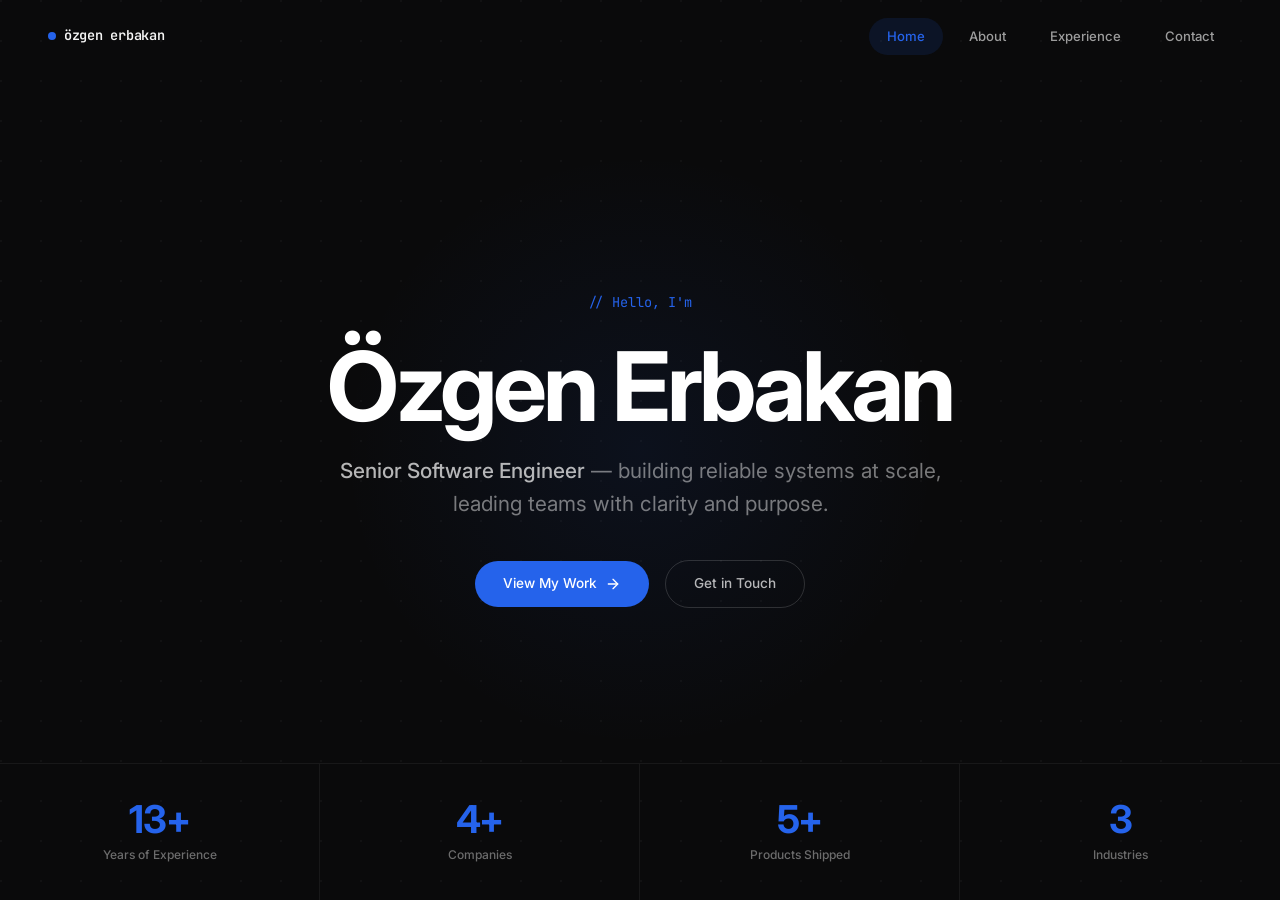
==== commit 18cffb0b: "Refine layout: hero stats, structured bullet points, spacing fixes" ====
--- a/index.html
+++ b/index.html
@@ -48,91 +48,27 @@
         <a href="contact.html" class="btn btn--ghost">Get in Touch</a>
       </div>
     </div>
-    <div class="hero__scroll-hint">
-      <span>Scroll</span>
-      <div class="hero__scroll-line"></div>
-    </div>
-  </section>
-
-  <!-- ── Stats ── -->
-  <section class="stats">
-    <div class="stats__inner">
-      <div class="stat reveal">
-        <div class="stat__number"><span data-count="13" data-suffix="+">0+</span></div>
-        <div class="stat__label">Years of Experience</div>
+    <!-- Stats inside hero -->
+    <div class="hero__stats">
+      <div class="hero__stat">
+        <div class="hero__stat-number"><span data-count="13" data-suffix="+">0+</span></div>
+        <div class="hero__stat-label">Years of Experience</div>
       </div>
-      <div class="stat reveal reveal--delay-1">
-        <div class="stat__number"><span data-count="4" data-suffix="+">0+</span></div>
-        <div class="stat__label">Companies</div>
+      <div class="hero__stat">
+        <div class="hero__stat-number"><span data-count="4" data-suffix="+">0+</span></div>
+        <div class="hero__stat-label">Companies</div>
       </div>
-      <div class="stat reveal reveal--delay-2">
-        <div class="stat__number"><span data-count="13" data-suffix="">0</span></div>
-        <div class="stat__label">Technologies</div>
+      <div class="hero__stat">
+        <div class="hero__stat-number"><span data-count="5" data-suffix="+">0+</span></div>
+        <div class="hero__stat-label">Products Shipped</div>
       </div>
-      <div class="stat reveal reveal--delay-3">
-        <div class="stat__number"><span data-count="8" data-suffix="+">0+</span></div>
-        <div class="stat__label">Roles Held</div>
+      <div class="hero__stat">
+        <div class="hero__stat-number"><span data-count="3" data-suffix="">0</span></div>
+        <div class="hero__stat-label">Industries</div>
       </div>
     </div>
   </section>
 
-  <!-- ── Preview Cards ── -->
-  <section class="preview-section">
-    <div class="preview-section__inner">
-      <p class="section-label reveal">What I Bring</p>
-      <h2 class="section-heading reveal">Engineering meets<br/>leadership.</h2>
-      <div class="preview-cards">
-
-        <div class="preview-card reveal">
-          <div class="preview-card__icon">
-            <svg viewBox="0 0 24 24" fill="none" stroke="currentColor" stroke-width="2" stroke-linecap="round" stroke-linejoin="round"><polyline points="16 18 22 12 16 6"/><polyline points="8 6 2 12 8 18"/></svg>
-          </div>
-          <h3 class="preview-card__title">Full-Stack Engineering</h3>
-          <p class="preview-card__desc">From Spring Boot microservices to Angular frontends — designing and shipping end-to-end solutions for critical systems.</p>
-          <a href="experience.html" class="preview-card__link">
-            View experience
-            <svg viewBox="0 0 24 24" fill="none" stroke="currentColor" stroke-width="2" stroke-linecap="round" stroke-linejoin="round"><line x1="5" y1="12" x2="19" y2="12"/><polyline points="12 5 19 12 12 19"/></svg>
-          </a>
-        </div>
-
-        <div class="preview-card reveal reveal--delay-1">
-          <div class="preview-card__icon">
-            <svg viewBox="0 0 24 24" fill="none" stroke="currentColor" stroke-width="2" stroke-linecap="round" stroke-linejoin="round"><path d="M17 21v-2a4 4 0 0 0-4-4H5a4 4 0 0 0-4 4v2"/><circle cx="9" cy="7" r="4"/><path d="M23 21v-2a4 4 0 0 0-3-3.87"/><path d="M16 3.13a4 4 0 0 1 0 7.75"/></svg>
-          </div>
-          <h3 class="preview-card__title">Team Leadership</h3>
-          <p class="preview-card__desc">Scrum Master and Team Coach — driving agile ceremonies, fostering collaboration, and helping teams deliver with clarity.</p>
-          <a href="about.html" class="preview-card__link">
-            Learn more
-            <svg viewBox="0 0 24 24" fill="none" stroke="currentColor" stroke-width="2" stroke-linecap="round" stroke-linejoin="round"><line x1="5" y1="12" x2="19" y2="12"/><polyline points="12 5 19 12 12 19"/></svg>
-          </a>
-        </div>
-
-        <div class="preview-card reveal reveal--delay-2">
-          <div class="preview-card__icon">
-            <svg viewBox="0 0 24 24" fill="none" stroke="currentColor" stroke-width="2" stroke-linecap="round" stroke-linejoin="round"><rect x="2" y="3" width="20" height="14" rx="2" ry="2"/><line x1="8" y1="21" x2="16" y2="21"/><line x1="12" y1="17" x2="12" y2="21"/></svg>
-          </div>
-          <h3 class="preview-card__title">Domain Expertise</h3>
-          <p class="preview-card__desc">Deep experience in energy systems, cybersecurity, and education tech — solving complex problems across diverse industries.</p>
-          <a href="experience.html" class="preview-card__link">
-            Explore roles
-            <svg viewBox="0 0 24 24" fill="none" stroke="currentColor" stroke-width="2" stroke-linecap="round" stroke-linejoin="round"><line x1="5" y1="12" x2="19" y2="12"/><polyline points="12 5 19 12 12 19"/></svg>
-          </a>
-        </div>
-
-      </div>
-    </div>
-  </section>
-
-  <!-- ── Footer ── -->
-  <footer class="footer">
-    <p class="footer__text">Designed with precision by <span>Özgen Erbakan</span></p>
-    <div class="footer__links">
-      <a href="https://github.com/oerbakan" target="_blank" rel="noopener noreferrer">GitHub</a>
-      <a href="https://www.linkedin.com/in/ozgen-erbakan" target="_blank" rel="noopener noreferrer">LinkedIn</a>
-      <a href="mailto:ce.ozgenerbakan@gmail.com">Email</a>
-    </div>
-  </footer>
-
   <script src="assets/js/main.js"></script>
 </body>
 </html>
--- a/assets/css/styles.css
+++ b/assets/css/styles.css
@@ -180,7 +180,7 @@
 
 /* ── Page Header (for inner pages) ── */
 .page-header {
-  padding: calc(var(--nav-height) + 80px) 48px 64px;
+  padding: calc(var(--nav-height) + 80px) 48px 40px;
   max-width: 1200px;
   margin: 0 auto;
 }
@@ -392,49 +392,55 @@
   height: 16px;
 }
 
-/* ── Stats Section ── */
-.stats {
-  padding: 100px 48px;
-  background: var(--bg);
-}
-
-.stats__inner {
-  max-width: 1000px;
-  margin: 0 auto;
+/* ── Hero Stats (inside dark hero) ── */
+.hero__stats {
+  position: absolute;
+  bottom: 0;
+  left: 0;
+  right: 0;
   display: grid;
   grid-template-columns: repeat(4, 1fr);
-  gap: 48px;
-}
-
-.stat {
+  border-top: 1px solid rgba(255,255,255,0.06);
+  z-index: 2;
+  opacity: 0;
+  animation: fadeUp 0.8s var(--ease) 1.1s forwards;
+}
+
+.hero__stat {
   text-align: center;
-  padding: 32px 16px;
-  border-radius: var(--radius);
-  transition: all 0.4s;
-}
-
-.stat__number {
-  font-size: 2.8rem;
+  padding: 36px 16px;
+  border-right: 1px solid rgba(255,255,255,0.06);
+  transition: background 0.3s;
+}
+
+.hero__stat:last-child { border-right: none; }
+
+.hero__stat:hover {
+  background: rgba(255,255,255,0.03);
+}
+
+.hero__stat-number {
+  font-size: 2.4rem;
   font-weight: 700;
   letter-spacing: -0.03em;
-  color: var(--text-primary);
+  color: #ffffff;
   line-height: 1;
-  margin-bottom: 8px;
-}
-
-.stat__number span {
-  color: var(--accent);
-}
-
-.stat__label {
-  font-size: 0.8rem;
-  color: var(--text-secondary);
+  margin-bottom: 6px;
+}
+
+.hero__stat-number span {
+  color: var(--accent);
+}
+
+.hero__stat-label {
+  font-size: 0.75rem;
+  color: rgba(255,255,255,0.4);
   font-weight: 500;
 }
 
 /* ── Featured Preview Section ── */
 .preview-section {
-  padding: 80px 48px 120px;
+  padding: 0 48px 80px;
   background: var(--bg);
 }
 
@@ -561,7 +567,7 @@
 
 /* ── About Page: Bio Section ── */
 .bio-section {
-  padding: 0 48px 100px;
+  padding: 0 48px 40px;
   max-width: 1200px;
   margin: 0 auto;
 }
@@ -653,7 +659,7 @@
 
 /* ── Education ── */
 .education-section {
-  padding: 80px 48px 100px;
+  padding: 40px 48px 100px;
   max-width: 1200px;
   margin: 0 auto;
 }
@@ -825,6 +831,34 @@
   color: var(--text-secondary);
   line-height: 1.8;
   margin-bottom: 14px;
+}
+
+.role-list {
+  list-style: none;
+  display: flex;
+  flex-direction: column;
+  gap: 8px;
+  margin-bottom: 14px;
+}
+
+.role-list li {
+  font-size: 0.82rem;
+  color: var(--text-secondary);
+  line-height: 1.7;
+  padding-left: 18px;
+  position: relative;
+}
+
+.role-list li::before {
+  content: '';
+  position: absolute;
+  left: 0;
+  top: 10px;
+  width: 6px;
+  height: 6px;
+  border-radius: 50%;
+  background: var(--accent);
+  opacity: 0.5;
 }
 
 .tech-tags {
@@ -1030,6 +1064,9 @@
   .hero { padding: 0 24px; }
   .hero__actions { flex-direction: column; width: 100%; }
   .hero__actions .btn { width: 100%; justify-content: center; }
+  .hero__stats { grid-template-columns: repeat(2, 1fr); }
+  .hero__stat-number { font-size: 1.8rem; }
+  .hero__stat { padding: 24px 12px; }
 
   .page-header { padding: calc(var(--nav-height) + 48px) 24px 40px; }
   .stats { padding: 60px 24px; }
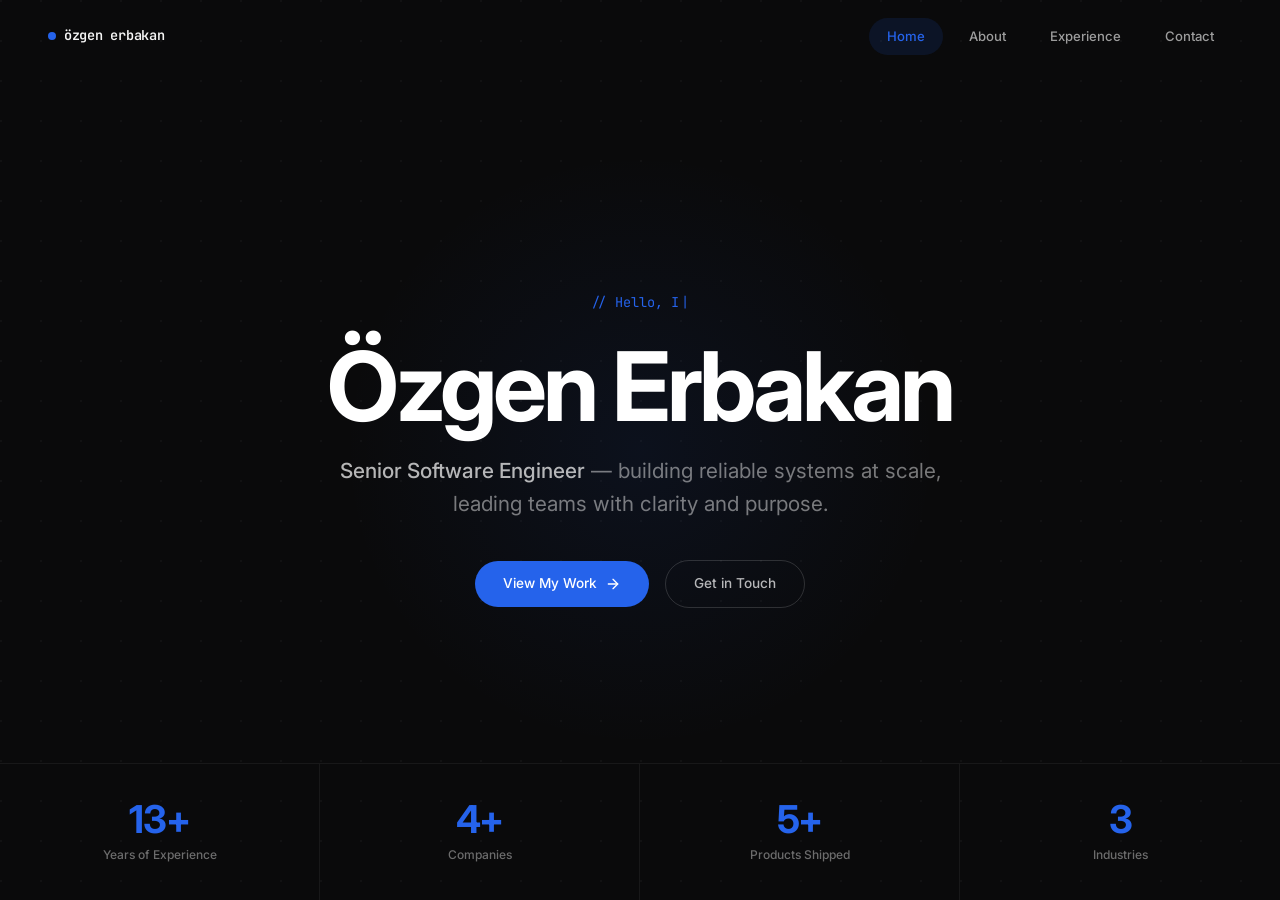
==== commit 186495f5: "Add typewriter animation to hero greeting" ====
--- a/index.html
+++ b/index.html
@@ -34,7 +34,7 @@
     <div class="hero__grid-bg"></div>
     <div class="hero__glow"></div>
     <div class="hero__content">
-      <p class="hero__greeting">// Hello, I'm</p>
+      <p class="hero__greeting" data-typewriter="// Hello, I'm"></p>
       <h1 class="hero__name">Özgen Erbakan</h1>
       <p class="hero__title">
         <span>Senior Software Engineer</span> &mdash; building reliable systems at scale,<br/>
--- a/assets/css/styles.css
+++ b/assets/css/styles.css
@@ -268,6 +268,14 @@
   opacity: 0;
   transform: translateY(20px);
   animation: fadeUp 0.8s var(--ease) 0.3s forwards;
+  min-height: 1.3em;
+}
+
+.hero__greeting::after {
+  content: '|';
+  animation: blink 0.7s step-end infinite;
+  margin-left: 2px;
+  font-weight: 300;
 }
 
 .hero__name {
@@ -1018,6 +1026,11 @@
 @keyframes scrollPulse {
   0%, 100% { opacity: 0.3; transform: scaleY(1); }
   50% { opacity: 0.8; transform: scaleY(1.2); }
+}
+
+@keyframes blink {
+  0%, 100% { opacity: 1; }
+  50% { opacity: 0; }
 }
 
 /* ── Responsive ── */
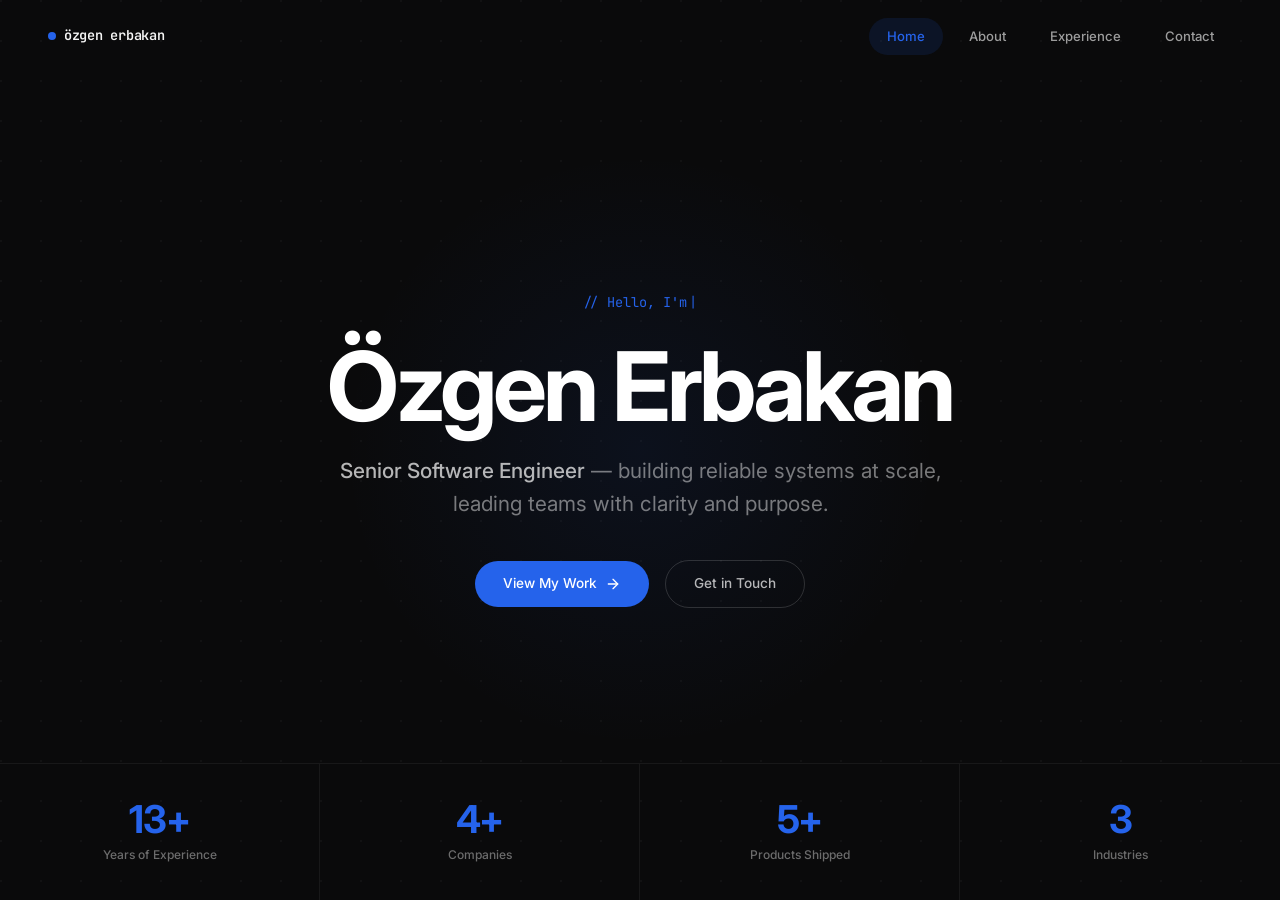
==== commit afb1bbed: "Add SVG favicon" ====
--- a/index.html
+++ b/index.html
@@ -8,6 +8,7 @@
   <link rel="preconnect" href="https://fonts.googleapis.com" />
   <link rel="preconnect" href="https://fonts.gstatic.com" crossorigin />
   <link href="https://fonts.googleapis.com/css2?family=Inter:wght@300;400;500;600;700&family=JetBrains+Mono:wght@400;500&display=swap" rel="stylesheet" />
+  <link rel="icon" href="assets/img/favicon.svg" type="image/svg+xml" />
   <link rel="stylesheet" href="assets/css/styles.css" />
 </head>
 <body>
--- a/assets/css/styles.css
+++ b/assets/css/styles.css
@@ -180,7 +180,7 @@
 
 /* ── Page Header (for inner pages) ── */
 .page-header {
-  padding: calc(var(--nav-height) + 80px) 48px 40px;
+  padding: calc(var(--nav-height) + 40px) 48px 24px;
   max-width: 1200px;
   margin: 0 auto;
 }
@@ -448,7 +448,7 @@
 
 /* ── Featured Preview Section ── */
 .preview-section {
-  padding: 0 48px 80px;
+  padding: 0 48px 40px;
   background: var(--bg);
 }
 
@@ -481,7 +481,7 @@
   font-weight: 700;
   letter-spacing: -0.03em;
   color: var(--text-primary);
-  margin-bottom: 48px;
+  margin-bottom: 32px;
   line-height: 1.15;
 }
 
@@ -496,7 +496,7 @@
   background: var(--bg-card);
   border: 1px solid var(--border);
   border-radius: var(--radius);
-  padding: 36px 28px;
+  padding: 24px 22px;
   transition: all 0.4s var(--ease);
   position: relative;
   overflow: hidden;
@@ -526,14 +526,14 @@
 }
 
 .preview-card__icon {
-  width: 48px;
-  height: 48px;
+  width: 40px;
+  height: 40px;
   border-radius: var(--radius-sm);
   background: var(--accent-glow);
   display: flex;
   align-items: center;
   justify-content: center;
-  margin-bottom: 20px;
+  margin-bottom: 14px;
 }
 
 .preview-card__icon svg {
@@ -550,10 +550,9 @@
 }
 
 .preview-card__desc {
-  font-size: 0.85rem;
+  font-size: 0.82rem;
   color: var(--text-secondary);
-  line-height: 1.7;
-  margin-bottom: 20px;
+  line-height: 1.6;
 }
 
 .preview-card__link {
@@ -728,9 +727,39 @@
   font-style: italic;
 }
 
+/* ── Scroll Cue ── */
+.scroll-cue {
+  display: flex;
+  flex-direction: column;
+  align-items: center;
+  gap: 6px;
+  padding: 16px 0 80px;
+}
+
+.scroll-cue span {
+  font-family: var(--font-mono);
+  font-size: 0.7rem;
+  font-weight: 500;
+  color: var(--text-muted);
+  letter-spacing: 0.06em;
+  text-transform: uppercase;
+}
+
+.scroll-cue svg {
+  width: 18px;
+  height: 18px;
+  color: var(--accent);
+  animation: bounceDown 1.5s ease-in-out infinite;
+}
+
+@keyframes bounceDown {
+  0%, 100% { transform: translateY(0); }
+  50% { transform: translateY(5px); }
+}
+
 /* ── Experience Timeline ── */
 .timeline-section {
-  padding: 0 48px 120px;
+  padding: 0 48px 80px;
   max-width: 1200px;
   margin: 0 auto;
 }
@@ -1081,29 +1110,35 @@
   .hero__stat-number { font-size: 1.8rem; }
   .hero__stat { padding: 24px 12px; }
 
-  .page-header { padding: calc(var(--nav-height) + 48px) 24px 40px; }
-  .stats { padding: 60px 24px; }
-  .stats__inner { grid-template-columns: repeat(2, 1fr); gap: 24px; }
-  .stat__number { font-size: 2rem; }
-
-  .preview-section { padding: 60px 24px 80px; }
+  .page-header { padding: calc(var(--nav-height) + 24px) 24px 20px; }
+  .page-header__title { font-size: clamp(1.6rem, 5vw, 2.2rem); }
+  .page-header__subtitle { font-size: 0.92rem; }
+
+  .preview-section { padding: 0 24px 24px; }
   .preview-cards { grid-template-columns: 1fr; }
 
-  .bio-section { padding: 0 24px 60px; }
-  .bio-grid { grid-template-columns: 1fr; gap: 32px; }
-  .bio-photo { max-width: 240px; margin: 0 auto; }
+  .bio-section { padding: 0 24px 24px; }
+  .bio-grid { grid-template-columns: 1fr; gap: 24px; }
+  .bio-photo { max-width: 200px; margin: 0 auto; }
+  .bio-text { font-size: 0.95rem; margin-bottom: 24px; }
 
   .skills-section { padding: 60px 24px; }
   .skills-grid { grid-template-columns: repeat(auto-fill, minmax(110px, 1fr)); }
 
-  .education-section { padding: 60px 24px; }
-  .edu-card { flex-direction: column; padding: 28px; }
-
-  .timeline-section { padding: 0 24px 80px; }
+  .education-section { padding: 24px 24px 60px; }
+  .edu-card { flex-direction: column; padding: 24px; }
+  .edu-card__logo { width: 48px; height: 48px; min-width: 48px; }
+
+  .timeline-section { padding: 0 24px 60px; }
   .role-header { flex-direction: column; gap: 8px; }
-
-  .contact-section { padding: 0 24px 80px; }
+  .role-list li { font-size: 0.8rem; }
+
+  .contact-section { padding: 0 24px 60px; }
   .contact-grid { grid-template-columns: 1fr; }
+  .contact-card { padding: 24px; gap: 16px; }
+  .contact-card__value { font-size: 0.88rem; word-break: break-word; }
+
+  .scroll-cue { padding: 12px 0 24px; }
 
   .footer {
     flex-direction: column;
@@ -1114,10 +1149,22 @@
 }
 
 @media (max-width: 480px) {
-  .stats__inner { grid-template-columns: repeat(2, 1fr); gap: 16px; }
-  .hero__name { font-size: 2.4rem; }
-  .role-entries { padding-left: 20px; margin-left: 20px; }
-  .role-entry { padding-left: 24px; }
+  .hero__name { font-size: 2.2rem; }
+  .hero__title { font-size: 0.88rem; }
+  .hero__stats { grid-template-columns: repeat(2, 1fr); }
+  .hero__stat { padding: 20px 10px; }
+  .hero__stat-number { font-size: 1.5rem; }
+  .hero__stat-label { font-size: 0.65rem; }
+  .role-entries { padding-left: 16px; margin-left: 16px; }
+  .role-entry { padding-left: 20px; }
+  .role-entry::before { left: -6px; width: 10px; height: 10px; }
+  .company-logo { width: 44px; height: 44px; min-width: 44px; }
+  .company-name { font-size: 1rem; }
+  .tech-tags { gap: 6px; }
+  .tech-tag { font-size: 0.68rem; padding: 3px 8px; }
+  .practice-tag { font-size: 0.72rem; padding: 6px 14px; }
+  .section-heading { font-size: 1.5rem; }
+  .preview-card { padding: 20px 18px; }
 }
 
 /* ── Print ── */
